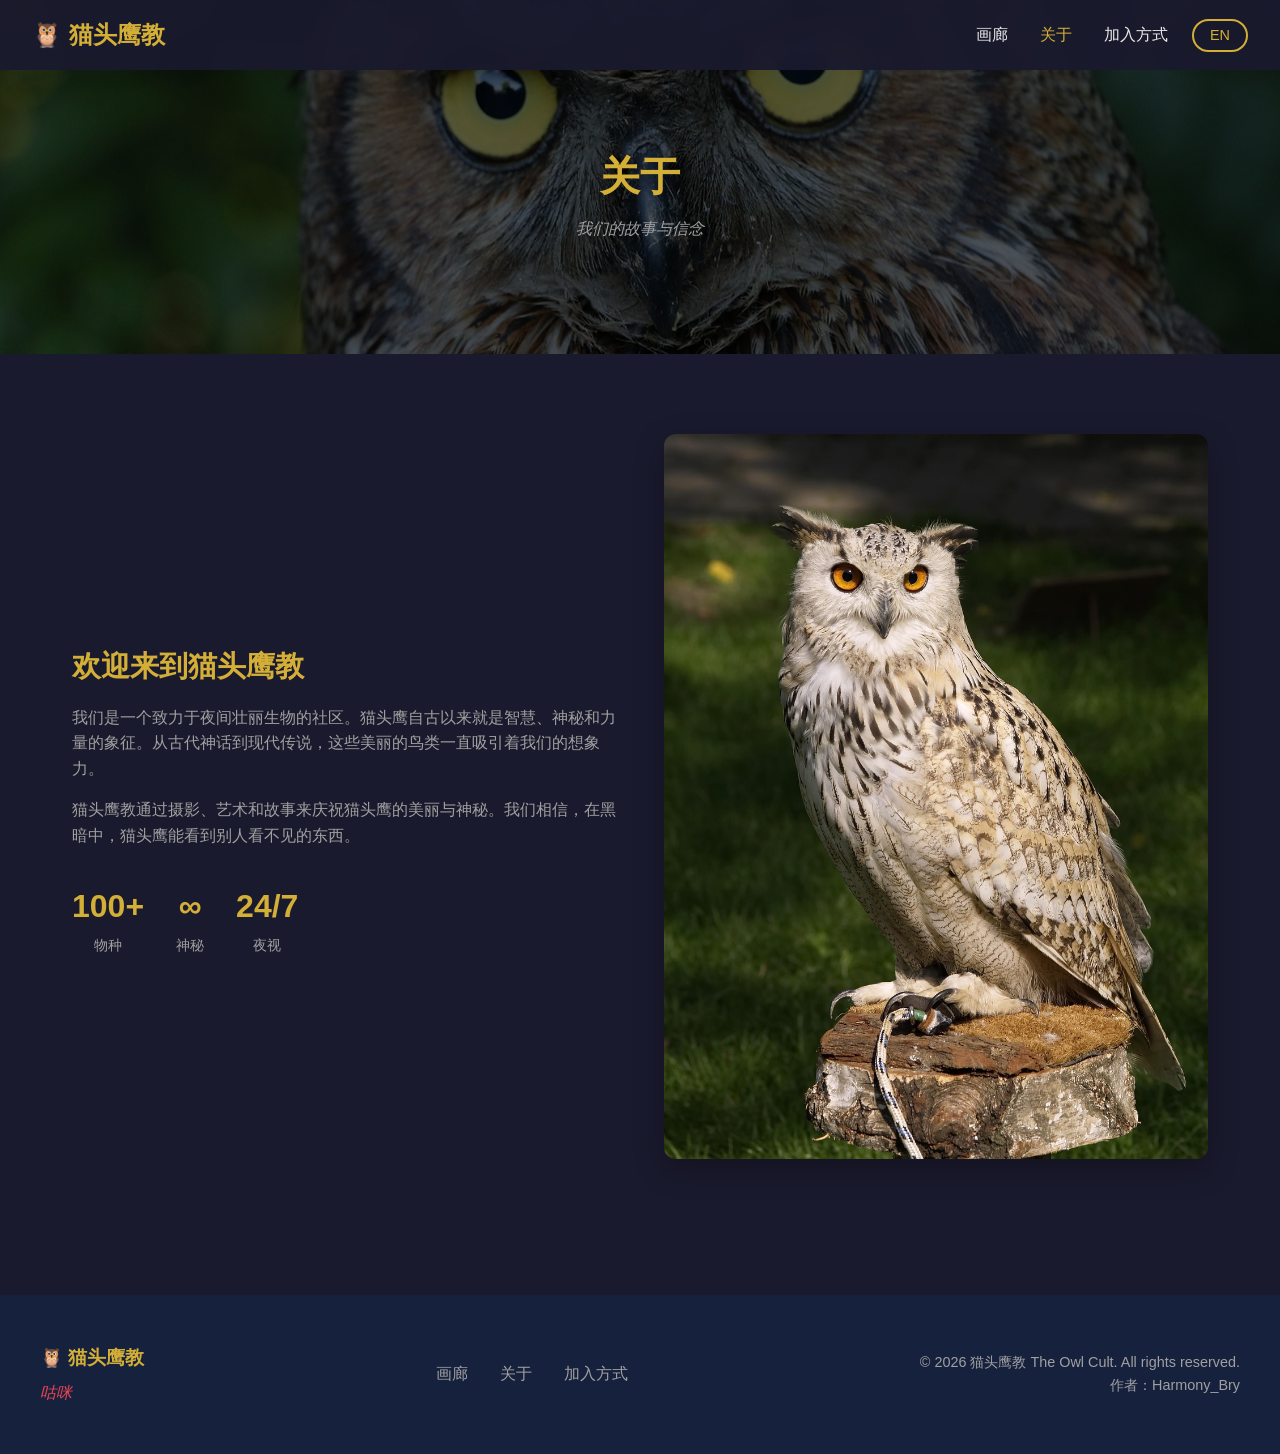
==== about.html @ b5c26ed2 "Add files via upload" ====
<!DOCTYPE html>
<html lang="zh">
<head>
    <meta charset="UTF-8">
    <meta name="viewport" content="width=device-width, initial-scale=1.0">
    <title>关于 - 猫头鹰教 The Owl Cult</title>
    <link rel="stylesheet" href="style.css">
    <link rel="preconnect" href="https://fonts.googleapis.com">
    <link rel="preconnect" href="https://fonts.gstatic.com" crossorigin>
    <link href="https://fonts.googleapis.com/css2?family=Noto+Sans+SC:wght@400;700&family=Playfair+Display:wght@400;700&display=swap" rel="stylesheet">
</head>
<body>
    <nav class="navbar">
        <a class="nav-brand" href="index.html">🦉 <span data-zh="猫头鹰教" data-en="The Owl Cult">猫头鹰教</span></a>
        <div class="nav-right">
            <ul class="nav-links">
                <li><a href="gallery.html" data-zh="画廊" data-en="Gallery">画廊</a></li>
                <li><a href="about.html" class="active" data-zh="关于" data-en="About">关于</a></li>
                <li><a href="join.html" data-zh="加入方式" data-en="Join Us">加入方式</a></li>
            </ul>
            <button class="nav-lang" onclick="toggleLanguage()">EN</button>
        </div>
    </nav>

    <main class="page-main">
        <header class="page-banner banner-about">
            <h1 class="section-title" data-zh="关于" data-en="About">关于</h1>
            <p class="section-desc" data-zh="我们的故事与信念" data-en="Our story and beliefs">我们的故事与信念</p>
        </header>

        <section class="about-section">
            <div class="about-content">
                <div class="about-text">
                    <h3 data-zh="欢迎来到猫头鹰教" data-en="Welcome to the Owl Cult">欢迎来到猫头鹰教</h3>
                    <p data-zh="我们是一个致力于夜间壮丽生物的社区。猫头鹰自古以来就是智慧、神秘和力量的象征。从古代神话到现代传说，这些美丽的鸟类一直吸引着我们的想象力。" data-en="We are a community dedicated to the majestic creatures of the night. Owls have been symbols of wisdom, mystery, and power throughout human history. From ancient myths to modern folklore, these magnificent birds have captivated our imagination.">我们是一个致力于夜间壮丽生物的社区。猫头鹰自古以来就是智慧、神秘和力量的象征。从古代神话到现代传说，这些美丽的鸟类一直吸引着我们的想象力。</p>
                    <p data-zh="猫头鹰教通过摄影、艺术和故事来庆祝猫头鹰的美丽与神秘。我们相信，在黑暗中，猫头鹰能看到别人看不见的东西。" data-en="The Owl Cult celebrates the beauty and mystery of owls through photography, art, and storytelling. We believe that in the darkness, owls see what others cannot.">猫头鹰教通过摄影、艺术和故事来庆祝猫头鹰的美丽与神秘。我们相信，在黑暗中，猫头鹰能看到别人看不见的东西。</p>
                    <div class="about-stats">
                        <div class="stat">
                            <span class="stat-number">100+</span>
                            <span class="stat-label" data-zh="物种" data-en="Species">物种</span>
                        </div>
                        <div class="stat">
                            <span class="stat-number">∞</span>
                            <span class="stat-label" data-zh="神秘" data-en="Mysteries">神秘</span>
                        </div>
                        <div class="stat">
                            <span class="stat-number">24/7</span>
                            <span class="stat-label" data-zh="夜视" data-en="Night Vision">夜视</span>
                        </div>
                    </div>
                </div>
                <div class="about-image">
                    <img src="images/owl1.jpg" alt="Owl in Moonlight">
                </div>
            </div>
        </section>
    </main>

    <footer class="footer">
        <div class="footer-content">
            <div class="footer-brand">
                <h3>🦉 <span data-zh="猫头鹰教" data-en="The Owl Cult">猫头鹰教</span></h3>
                <p class="footer-slogan" data-zh="咕咪" data-en="Gu Mi">咕咪</p>
            </div>
            <div class="footer-links">
                <a href="gallery.html" data-zh="画廊" data-en="Gallery">画廊</a>
                <a href="about.html" data-zh="关于" data-en="About">关于</a>
                <a href="join.html" data-zh="加入方式" data-en="Join Us">加入方式</a>
            </div>
            <div class="footer-info">
                <p>&copy; 2026 猫头鹰教 The Owl Cult. All rights reserved.</p>
                <p data-zh="作者：Harmony_Bry" data-en="Author: Harmony_Bry">作者：Harmony_Bry</p>
            </div>
        </div>
    </footer>

    <script src="script.js"></script>
</body>
</html>
---- style.css ----
/* ===== Reset & Base ===== */
* {
    margin: 0;
    padding: 0;
    box-sizing: border-box;
}

:root {
    --primary: #1a1a2e;
    --secondary: #16213e;
    --accent: #e94552;
    --text: #eaeaea;
    --text-muted: #a0a0a0;
    --gold: #d4af37;
}

body {
    font-family: 'Segoe UI', 'Microsoft YaHei', sans-serif;
    background: var(--primary);
    color: var(--text);
    line-height: 1.6;
    overflow-x: hidden;
}

/* ===== Hero Section ===== */
.hero {
    position: relative;
    height: 100vh;
    background: url('images/owl1.jpg') center/cover no-repeat;
    display: flex;
    align-items: center;
    justify-content: center;
    text-align: center;
}

.hero-overlay {
    position: absolute;
    top: 0;
    left: 0;
    width: 100%;
    height: 100%;
    background: rgba(0, 0, 0, 0.6);
}

.hero-content {
    position: relative;
    z-index: 1;
    animation: fadeInUp 1.5s ease-out;
}

.title {
    font-size: 5rem;
    font-weight: 700;
    color: var(--gold);
    text-shadow: 0 0 30px rgba(212, 175, 55, 0.5);
    margin-bottom: 0.5rem;
}

.subtitle {
    font-size: 2.5rem;
    font-weight: 400;
    color: var(--text);
    margin-bottom: 1rem;
    letter-spacing: 4px;
}

.slogan {
    font-size: 1.8rem;
    color: var(--accent);
    font-style: italic;
    margin-bottom: 0.5rem;
}

.tagline {
    font-size: 1.2rem;
    color: var(--text-muted);
    font-style: italic;
}

.lang-switch {
    margin-top: 2rem;
    padding: 0.8rem 1.5rem;
    background: transparent;
    border: 2px solid var(--gold);
    color: var(--gold);
    font-size: 1rem;
    cursor: pointer;
    border-radius: 25px;
    transition: all 0.3s;
}

.lang-switch:hover {
    background: var(--gold);
    color: var(--primary);
}

/* ===== Navbar ===== */
.navbar {
    position: fixed;
    top: 0;
    width: 100%;
    padding: 1rem 2rem;
    display: flex;
    justify-content: space-between;
    align-items: center;
    background: rgba(26, 26, 46, 0.95);
    z-index: 100;
    backdrop-filter: blur(10px);
}

.nav-brand {
    font-size: 1.5rem;
    font-weight: 700;
    color: var(--gold);
}

.nav-links {
    display: flex;
    list-style: none;
    gap: 2rem;
}

.nav-links a {
    color: var(--text);
    text-decoration: none;
    font-weight: 500;
    transition: color 0.3s;
}

.nav-links a:hover {
    color: var(--gold);
}

/* ===== Sections ===== */
section {
    padding: 5rem 2rem;
    max-width: 1200px;
    margin: 0 auto;
}

.section-title {
    font-size: 2.5rem;
    color: var(--gold);
    text-align: center;
    margin-bottom: 0.5rem;
}

.section-desc {
    text-align: center;
    color: var(--text-muted);
    margin-bottom: 3rem;
    font-style: italic;
}

/* ===== Gallery ===== */
.gallery-grid {
    display: grid;
    grid-template-columns: repeat(auto-fit, minmax(300px, 1fr));
    gap: 1.5rem;
}

.gallery-item {
    position: relative;
    overflow: hidden;
    border-radius: 12px;
    aspect-ratio: 3/2;
}

.gallery-item img {
    width: 100%;
    height: 100%;
    object-fit: cover;
    transition: transform 0.5s ease;
}

.gallery-item:hover img {
    transform: scale(1.1);
}

.gallery-caption {
    position: absolute;
    bottom: 0;
    left: 0;
    right: 0;
    padding: 1rem;
    background: linear-gradient(transparent, rgba(0,0,0,0.8));
    color: var(--gold);
    font-weight: 600;
    font-size: 1.1rem;
    opacity: 0;
    transition: opacity 0.3s;
}

.gallery-item:hover .gallery-caption {
    opacity: 1;
}

/* ===== About ===== */
.about-content {
    display: grid;
    grid-template-columns: 1fr 1fr;
    gap: 3rem;
    align-items: center;
}

.about-text h3 {
    font-size: 1.8rem;
    color: var(--gold);
    margin-bottom: 1rem;
}

.about-text p {
    margin-bottom: 1rem;
    color: var(--text-muted);
}

.about-stats {
    display: flex;
    gap: 2rem;
    margin-top: 2rem;
}

.stat {
    text-align: center;
}

.stat-number {
    display: block;
    font-size: 2rem;
    font-weight: 700;
    color: var(--gold);
}

.stat-label {
    font-size: 0.9rem;
    color: var(--text-muted);
}

.about-image img {
    width: 100%;
    border-radius: 12px;
    box-shadow: 0 10px 30px rgba(0,0,0,0.3);
}

/* ===== Featured Gallery & Secondary Menu ===== */
.gallery-featured {
    max-width: 900px;
    margin: 0 auto;
}

.gallery-featured .gallery-item {
    aspect-ratio: 16/9;
}

.submenu {
    max-width: 900px;
    margin: 2rem auto 0;
}

.submenu-toggle {
    width: 100%;
    display: flex;
    justify-content: space-between;
    align-items: center;
    padding: 1rem 1.5rem;
    background: var(--secondary);
    border: 2px solid var(--gold);
    border-radius: 10px;
    color: var(--gold);
    font-size: 1.1rem;
    font-weight: 600;
    cursor: pointer;
    transition: background 0.3s, color 0.3s;
}

.submenu-toggle:hover {
    background: var(--gold);
    color: var(--primary);
}

.submenu-arrow {
    font-size: 0.8rem;
    transition: transform 0.3s;
}

.submenu-content {
    max-height: 0;
    overflow: hidden;
    transition: max-height 0.5s ease;
}

.submenu-content.open {
    max-height: 3000px;
    margin-top: 1.5rem;
}

/* ===== Join Info ===== */
.join-info {
    max-width: 600px;
    margin: 0 auto;
    display: grid;
    gap: 1.5rem;
}

.join-item {
    display: flex;
    justify-content: space-between;
    align-items: center;
    flex-wrap: wrap;
    gap: 0.5rem;
    padding: 1.5rem 2rem;
    background: var(--secondary);
    border-radius: 12px;
    border-left: 4px solid var(--gold);
}

.join-label {
    color: var(--gold);
    font-weight: 600;
    font-size: 1.1rem;
}

.join-value {
    color: var(--text);
    font-family: 'Courier New', monospace;
    font-size: 1.1rem;
}

/* ===== Footer ===== */
.footer {
    background: var(--secondary);
    padding: 3rem 2rem;
    margin-top: 3rem;
}

.footer-content {
    max-width: 1200px;
    margin: 0 auto;
    display: flex;
    justify-content: space-between;
    align-items: center;
    flex-wrap: wrap;
    gap: 2rem;
}

.footer-brand h3 {
    color: var(--gold);
    margin-bottom: 0.5rem;
}

.footer-slogan {
    color: var(--accent);
    font-style: italic;
}

.footer-links {
    display: flex;
    gap: 2rem;
}

.footer-links a {
    color: var(--text-muted);
    text-decoration: none;
    transition: color 0.3s;
}

.footer-links a:hover {
    color: var(--gold);
}

.footer-info {
    text-align: right;
    color: var(--text-muted);
    font-size: 0.9rem;
}

/* ===== Animations ===== */
@keyframes fadeInUp {
    from {
        opacity: 0;
        transform: translateY(30px);
    }
    to {
        opacity: 1;
        transform: translateY(0);
    }
}

/* ===== Multi-page navigation ===== */
.nav-brand {
    text-decoration: none;
}

.nav-right {
    display: flex;
    align-items: center;
    gap: 1.5rem;
}

.nav-links a.active {
    color: var(--gold);
}

.nav-lang {
    padding: 0.4rem 1rem;
    background: transparent;
    border: 2px solid var(--gold);
    color: var(--gold);
    font-size: 0.9rem;
    cursor: pointer;
    border-radius: 20px;
    transition: all 0.3s;
}

.nav-lang:hover {
    background: var(--gold);
    color: var(--primary);
}

/* ===== Sub-page banner ===== */
.page-banner {
    position: relative;
    padding: 9rem 2rem 4rem;
    text-align: center;
    background-color: var(--secondary);
    background-position: center;
    background-size: cover;
    background-repeat: no-repeat;
}

.page-banner::before {
    content: '';
    position: absolute;
    top: 0;
    left: 0;
    width: 100%;
    height: 100%;
    background: rgba(0, 0, 0, 0.65);
}

.page-banner > * {
    position: relative;
    z-index: 1;
}

.banner-gallery {
    background-image: url('images/owl2.jpg');
}

.banner-about {
    background-image: url('images/owl3.jpg');
}

.banner-join {
    background-image: url('images/owl4.jpg');
}

/* ===== Home: featured & explore ===== */
.featured-section .gallery-featured {
    margin-bottom: 2.5rem;
}

.featured-actions {
    text-align: center;
}

.btn-outline {
    display: inline-block;
    padding: 0.8rem 2rem;
    border: 2px solid var(--gold);
    border-radius: 25px;
    color: var(--gold);
    text-decoration: none;
    font-weight: 600;
    transition: all 0.3s;
}

.btn-outline:hover {
    background: var(--gold);
    color: var(--primary);
}

.explore-grid {
    display: grid;
    grid-template-columns: repeat(auto-fit, minmax(220px, 1fr));
    gap: 1.5rem;
    max-width: 900px;
    margin: 0 auto;
}

.explore-card {
    display: block;
    padding: 2rem 1.5rem;
    background: var(--secondary);
    border-radius: 12px;
    border-top: 3px solid var(--gold);
    text-decoration: none;
    text-align: center;
    transition: transform 0.3s, box-shadow 0.3s;
}

.explore-card:hover {
    transform: translateY(-6px);
    box-shadow: 0 12px 30px rgba(0, 0, 0, 0.4);
}

.explore-card h3 {
    color: var(--gold);
    font-size: 1.3rem;
    margin-bottom: 0.5rem;
}

.explore-card p {
    color: var(--text-muted);
    font-size: 0.95rem;
}

/* ===== Responsive ===== */
@media (max-width: 768px) {
    .title {
        font-size: 3rem;
    }
    .subtitle {
        font-size: 1.5rem;
    }
    .navbar {
        padding: 0.8rem 1rem;
    }
    .nav-right {
        gap: 0.8rem;
    }
    .nav-links {
        gap: 1rem;
    }
    .about-content {
        grid-template-columns: 1fr;
    }
    .footer-content {
        flex-direction: column;
        text-align: center;
    }
    .footer-info {
        text-align: center;
    }
}
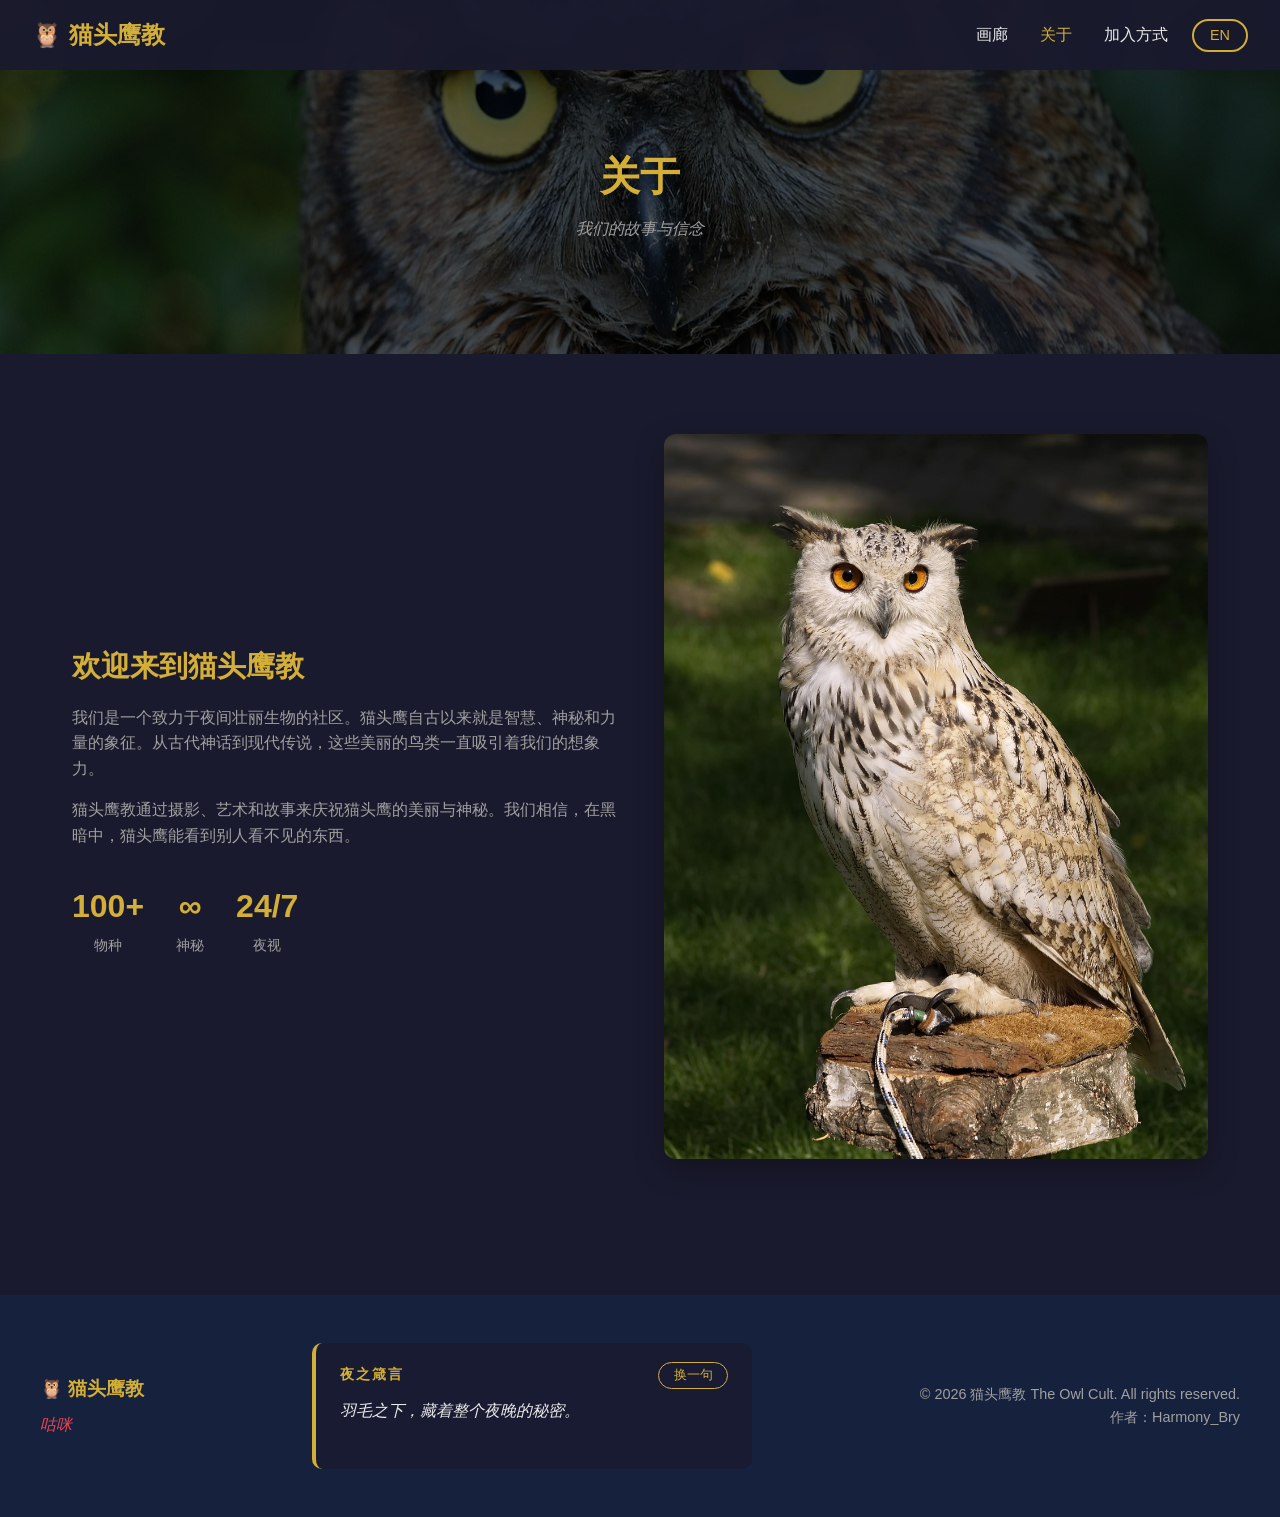
==== commit 3a20bd17: "Add files via upload" ====
--- a/about.html
+++ b/about.html
@@ -62,10 +62,12 @@
                 <h3>🦉 <span data-zh="猫头鹰教" data-en="The Owl Cult">猫头鹰教</span></h3>
                 <p class="footer-slogan" data-zh="咕咪" data-en="Gu Mi">咕咪</p>
             </div>
-            <div class="footer-links">
-                <a href="gallery.html" data-zh="画廊" data-en="Gallery">画廊</a>
-                <a href="about.html" data-zh="关于" data-en="About">关于</a>
-                <a href="join.html" data-zh="加入方式" data-en="Join Us">加入方式</a>
+            <div class="footer-proverb">
+                <div class="proverb-head">
+                    <span class="proverb-label" data-zh="夜之箴言" data-en="Proverb of the Night">夜之箴言</span>
+                    <button class="proverb-btn" onclick="nextProverb()" data-zh="换一句" data-en="Another">换一句</button>
+                </div>
+                <p class="proverb-text" id="proverbText">在黑暗中，我们看得更清楚。</p>
             </div>
             <div class="footer-info">
                 <p>&copy; 2026 猫头鹰教 The Owl Cult. All rights reserved.</p>
--- a/style.css
+++ b/style.css
@@ -351,21 +351,6 @@
 .footer-slogan {
     color: var(--accent);
     font-style: italic;
-}
-
-.footer-links {
-    display: flex;
-    gap: 2rem;
-}
-
-.footer-links a {
-    color: var(--text-muted);
-    text-decoration: none;
-    transition: color 0.3s;
-}
-
-.footer-links a:hover {
-    color: var(--gold);
 }
 
 .footer-info {
@@ -515,6 +500,62 @@
     font-size: 0.95rem;
 }
 
+/* ===== Footer: Proverb of the Night ===== */
+.footer-proverb {
+    flex: 1 1 320px;
+    max-width: 440px;
+    padding: 1.2rem 1.5rem;
+    background: rgba(26, 26, 46, 0.75);
+    border-left: 4px solid var(--gold);
+    border-radius: 10px;
+}
+
+.proverb-head {
+    display: flex;
+    align-items: center;
+    justify-content: space-between;
+    gap: 1rem;
+    margin-bottom: 0.6rem;
+}
+
+.proverb-label {
+    color: var(--gold);
+    font-size: 0.85rem;
+    font-weight: 700;
+    letter-spacing: 2px;
+    white-space: nowrap;
+}
+
+.proverb-btn {
+    padding: 0.25rem 0.9rem;
+    background: transparent;
+    border: 1px solid var(--gold);
+    border-radius: 15px;
+    color: var(--gold);
+    font-size: 0.8rem;
+    cursor: pointer;
+    white-space: nowrap;
+    transition: all 0.3s;
+}
+
+.proverb-btn:hover {
+    background: var(--gold);
+    color: var(--primary);
+}
+
+.proverb-text {
+    color: var(--text);
+    font-style: italic;
+    line-height: 1.6;
+    min-height: 3.2em;
+    opacity: 1;
+    transition: opacity 0.25s ease;
+}
+
+.proverb-text.fade {
+    opacity: 0;
+}
+
 /* ===== Responsive ===== */
 @media (max-width: 768px) {
     .title {
@@ -542,4 +583,9 @@
     .footer-info {
         text-align: center;
     }
-}
+    .footer-proverb {
+        max-width: 100%;
+        width: 100%;
+        text-align: left;
+    }
+}
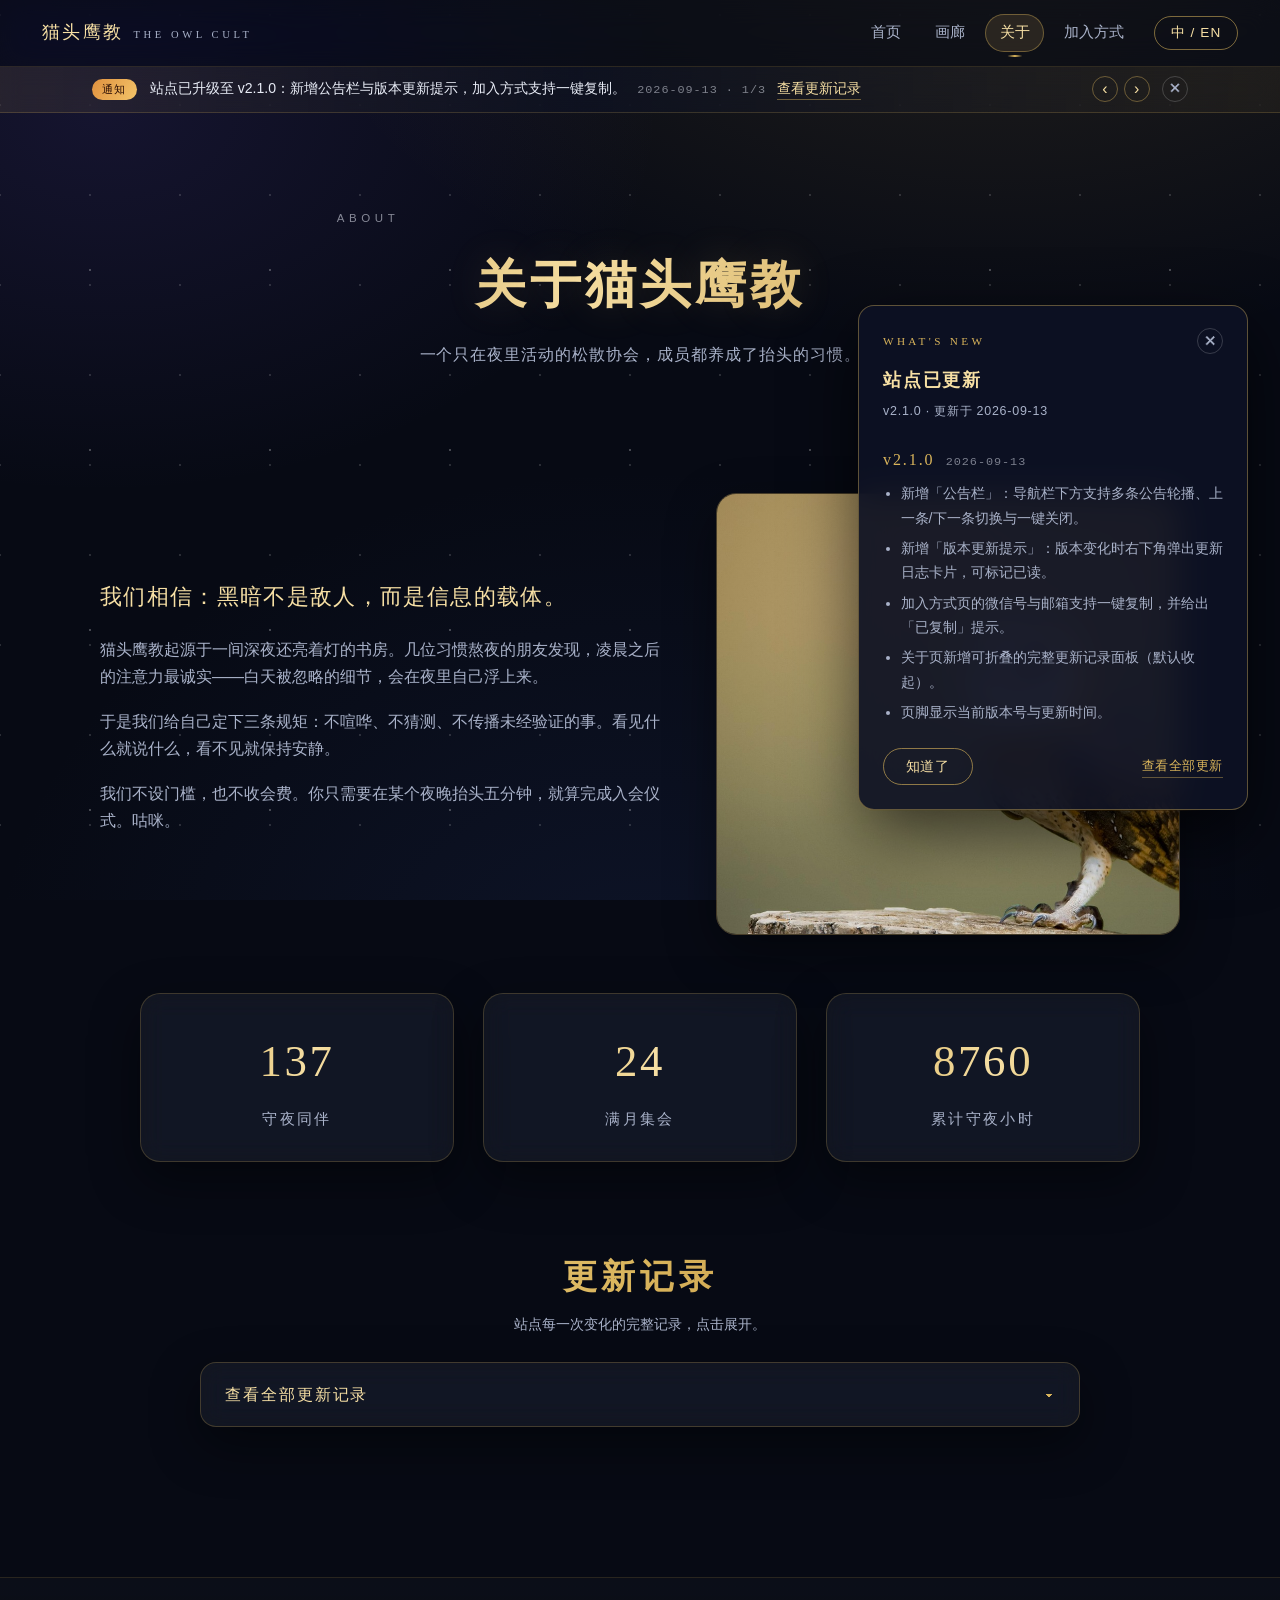
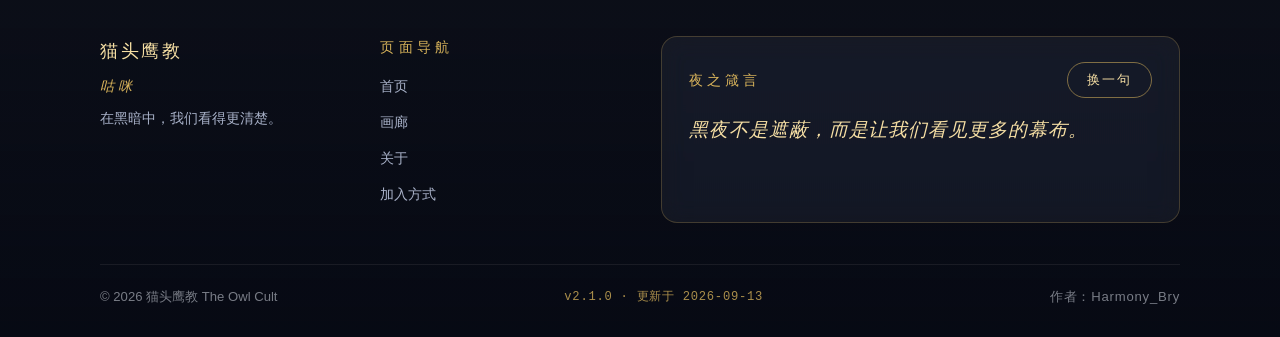
==== commit 7dc095d0: "Add files via upload" ====
--- a/about.html
+++ b/about.html
@@ -1,81 +1,122 @@
 <!DOCTYPE html>
-<html lang="zh">
+<html lang="zh-CN">
 <head>
-    <meta charset="UTF-8">
-    <meta name="viewport" content="width=device-width, initial-scale=1.0">
-    <title>关于 - 猫头鹰教 The Owl Cult</title>
-    <link rel="stylesheet" href="style.css">
-    <link rel="preconnect" href="https://fonts.googleapis.com">
-    <link rel="preconnect" href="https://fonts.gstatic.com" crossorigin>
-    <link href="https://fonts.googleapis.com/css2?family=Noto+Sans+SC:wght@400;700&family=Playfair+Display:wght@400;700&display=swap" rel="stylesheet">
+<meta charset="UTF-8">
+<meta name="viewport" content="width=device-width, initial-scale=1">
+<meta name="description" content="关于猫头鹰教 —— 我们相信什么、如何守夜，以及这个协会从哪里来。">
+<meta name="theme-color" content="#070a14">
+<title>关于 · 猫头鹰教</title>
+<link rel="stylesheet" href="style.css">
 </head>
-<body>
-    <nav class="navbar">
-        <a class="nav-brand" href="index.html">🦉 <span data-zh="猫头鹰教" data-en="The Owl Cult">猫头鹰教</span></a>
-        <div class="nav-right">
-            <ul class="nav-links">
-                <li><a href="gallery.html" data-zh="画廊" data-en="Gallery">画廊</a></li>
-                <li><a href="about.html" class="active" data-zh="关于" data-en="About">关于</a></li>
-                <li><a href="join.html" data-zh="加入方式" data-en="Join Us">加入方式</a></li>
-            </ul>
-            <button class="nav-lang" onclick="toggleLanguage()">EN</button>
-        </div>
-    </nav>
+<body data-page="about" data-title-zh="关于 · 猫头鹰教" data-title-en="About · The Owl Cult">
 
-    <main class="page-main">
-        <header class="page-banner banner-about">
-            <h1 class="section-title" data-zh="关于" data-en="About">关于</h1>
-            <p class="section-desc" data-zh="我们的故事与信念" data-en="Our story and beliefs">我们的故事与信念</p>
-        </header>
+<div class="scroll-progress" aria-hidden="true"></div>
 
-        <section class="about-section">
-            <div class="about-content">
-                <div class="about-text">
-                    <h3 data-zh="欢迎来到猫头鹰教" data-en="Welcome to the Owl Cult">欢迎来到猫头鹰教</h3>
-                    <p data-zh="我们是一个致力于夜间壮丽生物的社区。猫头鹰自古以来就是智慧、神秘和力量的象征。从古代神话到现代传说，这些美丽的鸟类一直吸引着我们的想象力。" data-en="We are a community dedicated to the majestic creatures of the night. Owls have been symbols of wisdom, mystery, and power throughout human history. From ancient myths to modern folklore, these magnificent birds have captivated our imagination.">我们是一个致力于夜间壮丽生物的社区。猫头鹰自古以来就是智慧、神秘和力量的象征。从古代神话到现代传说，这些美丽的鸟类一直吸引着我们的想象力。</p>
-                    <p data-zh="猫头鹰教通过摄影、艺术和故事来庆祝猫头鹰的美丽与神秘。我们相信，在黑暗中，猫头鹰能看到别人看不见的东西。" data-en="The Owl Cult celebrates the beauty and mystery of owls through photography, art, and storytelling. We believe that in the darkness, owls see what others cannot.">猫头鹰教通过摄影、艺术和故事来庆祝猫头鹰的美丽与神秘。我们相信，在黑暗中，猫头鹰能看到别人看不见的东西。</p>
-                    <div class="about-stats">
-                        <div class="stat">
-                            <span class="stat-number">100+</span>
-                            <span class="stat-label" data-zh="物种" data-en="Species">物种</span>
-                        </div>
-                        <div class="stat">
-                            <span class="stat-number">∞</span>
-                            <span class="stat-label" data-zh="神秘" data-en="Mysteries">神秘</span>
-                        </div>
-                        <div class="stat">
-                            <span class="stat-number">24/7</span>
-                            <span class="stat-label" data-zh="夜视" data-en="Night Vision">夜视</span>
-                        </div>
-                    </div>
-                </div>
-                <div class="about-image">
-                    <img src="images/owl1.jpg" alt="Owl in Moonlight">
-                </div>
-            </div>
-        </section>
-    </main>
+<header class="nav" id="siteNav">
+  <a class="nav-brand" href="index.html">
+    <span class="zh">猫头鹰教</span>
+    <span class="en">The Owl Cult</span>
+  </a>
+  <button class="nav-toggle" type="button" aria-label="菜单" aria-expanded="false" aria-controls="navMenu">
+    <span></span><span></span><span></span>
+  </button>
+  <nav class="nav-menu" id="navMenu">
+    <a href="index.html" data-nav="index" data-zh="首页" data-en="Home">首页</a>
+    <a href="gallery.html" data-nav="gallery" data-zh="画廊" data-en="Gallery">画廊</a>
+    <a href="about.html" data-nav="about" data-zh="关于" data-en="About">关于</a>
+    <a href="join.html" data-nav="join" data-zh="加入方式" data-en="Join">加入方式</a>
+    <button class="lang-switch" type="button" onclick="toggleLanguage()" data-lang-label>中 / EN</button>
+  </nav>
+</header>
 
-    <footer class="footer">
-        <div class="footer-content">
-            <div class="footer-brand">
-                <h3>🦉 <span data-zh="猫头鹰教" data-en="The Owl Cult">猫头鹰教</span></h3>
-                <p class="footer-slogan" data-zh="咕咪" data-en="Gu Mi">咕咪</p>
-            </div>
-            <div class="footer-proverb">
-                <div class="proverb-head">
-                    <span class="proverb-label" data-zh="夜之箴言" data-en="Proverb of the Night">夜之箴言</span>
-                    <button class="proverb-btn" onclick="nextProverb()" data-zh="换一句" data-en="Another">换一句</button>
-                </div>
-                <p class="proverb-text" id="proverbText">在黑暗中，我们看得更清楚。</p>
-            </div>
-            <div class="footer-info">
-                <p>&copy; 2026 猫头鹰教 The Owl Cult. All rights reserved.</p>
-                <p data-zh="作者：Harmony_Bry" data-en="Author: Harmony_Bry">作者：Harmony_Bry</p>
-            </div>
-        </div>
-    </footer>
+<section class="page-hero">
+  <p class="eyebrow" data-zh="About" data-en="About">About</p>
+  <h1 data-zh="关于猫头鹰教" data-en="About The Owl Cult">关于猫头鹰教</h1>
+  <p data-zh="一个只在夜里活动的松散协会，成员都养成了抬头的习惯。" data-en="A loose society that lives by night; every member has learned to look up.">一个只在夜里活动的松散协会，成员都养成了抬头的习惯。</p>
+</section>
 
-    <script src="script.js"></script>
+<section class="section">
+  <div class="about-grid">
+    <div class="about-text reveal">
+      <p class="lede" data-zh="我们相信：黑暗不是敌人，而是信息的载体。" data-en="We believe darkness is not an enemy, but a carrier of information.">我们相信：黑暗不是敌人，而是信息的载体。</p>
+      <p data-zh="猫头鹰教起源于一间深夜还亮着灯的书房。几位习惯熬夜的朋友发现，凌晨之后的注意力最诚实——白天被忽略的细节，会在夜里自己浮上来。" data-en="The Owl Cult began in a study that kept its lamp burning late. A few friends who stayed up found that attention is most honest after midnight: details ignored by day surface on their own at night.">猫头鹰教起源于一间深夜还亮着灯的书房。几位习惯熬夜的朋友发现，凌晨之后的注意力最诚实——白天被忽略的细节，会在夜里自己浮上来。</p>
+      <p data-zh="于是我们给自己定下三条规矩：不喧哗、不猜测、不传播未经验证的事。看见什么就说什么，看不见就保持安静。" data-en="So we set three rules for ourselves: no clamor, no guessing, no spreading the unverified. Say what you saw; stay silent about what you did not.">于是我们给自己定下三条规矩：不喧哗、不猜测、不传播未经验证的事。看见什么就说什么，看不见就保持安静。</p>
+      <p data-zh="我们不设门槛，也不收会费。你只需要在某个夜晚抬头五分钟，就算完成入会仪式。咕咪。" data-en="There is no threshold and no fee. Simply look up for five minutes on some night — that completes the initiation. Gu Mi.">我们不设门槛，也不收会费。你只需要在某个夜晚抬头五分钟，就算完成入会仪式。咕咪。</p>
+    </div>
+
+    <div class="about-media reveal" data-delay="140" data-lightbox data-caption-zh="协会的守夜同伴" data-caption-en="A night watcher of the society">
+      <img src="images/owl4.jpg" alt="协会的守夜同伴" data-alt-zh="协会的守夜同伴" data-alt-en="A night watcher of the society" loading="lazy" decoding="async" width="1000" height="800">
+    </div>
+  </div>
+
+  <div class="stats">
+    <div class="card stat reveal">
+      <span class="stat-num">137</span>
+      <span class="stat-label" data-zh="守夜同伴" data-en="Night watchers">守夜同伴</span>
+    </div>
+    <div class="card stat reveal" data-delay="120">
+      <span class="stat-num">24</span>
+      <span class="stat-label" data-zh="满月集会" data-en="Full-moon gatherings">满月集会</span>
+    </div>
+    <div class="card stat reveal" data-delay="240">
+      <span class="stat-num">8760</span>
+      <span class="stat-label" data-zh="累计守夜小时" data-en="Cumulative hours on watch">累计守夜小时</span>
+    </div>
+  </div>
+</section>
+
+<section class="section changelog-section" id="changelogSection">
+  <div class="cl-title-block reveal">
+    <h2 class="cl-title" data-zh="更新记录" data-en="Changelog">更新记录</h2>
+    <p class="cl-subtitle" data-zh="站点每一次变化的完整记录，点击展开。" data-en="The complete record of every change to this site — click to expand.">站点每一次变化的完整记录，点击展开。</p>
+  </div>
+
+  <!-- 可折叠的完整更新记录（默认收起），内容由 script.js 依据 data.js 渲染 -->
+  <details class="changelog-panel" id="changelog">
+    <summary class="cl-summary">
+      <span data-zh="查看全部更新记录" data-en="View full changelog">查看全部更新记录</span>
+      <span class="cl-arrow" aria-hidden="true">&#9662;</span>
+    </summary>
+    <div class="cl-body" id="changelogList"></div>
+  </details>
+</section>
+
+<footer class="footer">
+  <div class="footer-grid">
+    <div class="footer-brand">
+      <span class="brand-name">猫头鹰教</span>
+      <p class="foot-slogan" data-zh="咕咪" data-en="Gu Mi">咕咪</p>
+      <p data-zh="在黑暗中，我们看得更清楚。" data-en="In the darkness, we see clearly.">在黑暗中，我们看得更清楚。</p>
+    </div>
+
+    <div>
+      <h4 data-zh="页面导航" data-en="Navigation">页面导航</h4>
+      <ul class="footer-links">
+        <li><a href="index.html" data-zh="首页" data-en="Home">首页</a></li>
+        <li><a href="gallery.html" data-zh="画廊" data-en="Gallery">画廊</a></li>
+        <li><a href="about.html" data-zh="关于" data-en="About">关于</a></li>
+        <li><a href="join.html" data-zh="加入方式" data-en="Join">加入方式</a></li>
+      </ul>
+    </div>
+
+    <div class="proverb-box">
+      <div class="proverb-head">
+        <h4 data-zh="夜之箴言" data-en="Night Proverb">夜之箴言</h4>
+        <button class="proverb-btn" type="button" onclick="nextProverb()" data-zh="换一句" data-en="Another">换一句</button>
+      </div>
+      <p class="proverb-text" id="proverbText">黑夜不是遮蔽，而是让我们看见更多的幕布。</p>
+    </div>
+  </div>
+
+  <div class="footer-bottom">
+    <span data-zh="© 2026 猫头鹰教 The Owl Cult" data-en="© 2026 The Owl Cult">© 2026 猫头鹰教 The Owl Cult</span>
+    <span class="author" data-zh="作者：Harmony_Bry" data-en="Author: Harmony_Bry">作者：Harmony_Bry</span>
+  </div>
+</footer>
+
+<button class="to-top" type="button" aria-label="回到顶部" data-aria-zh="回到顶部" data-aria-en="Back to top">↑</button>
+
+<script src="data.js"></script>
+<script src="script.js"></script>
 </body>
 </html>
--- a/style.css
+++ b/style.css
@@ -1,591 +1,1327 @@
-/* ===== Reset & Base ===== */
-* {
-    margin: 0;
-    padding: 0;
-    box-sizing: border-box;
-}
-
-:root {
-    --primary: #1a1a2e;
-    --secondary: #16213e;
-    --accent: #e94552;
-    --text: #eaeaea;
-    --text-muted: #a0a0a0;
-    --gold: #d4af37;
-}
-
-body {
-    font-family: 'Segoe UI', 'Microsoft YaHei', sans-serif;
-    background: var(--primary);
-    color: var(--text);
-    line-height: 1.6;
-    overflow-x: hidden;
-}
-
-/* ===== Hero Section ===== */
-.hero {
-    position: relative;
-    height: 100vh;
-    background: url('images/owl1.jpg') center/cover no-repeat;
-    display: flex;
-    align-items: center;
-    justify-content: center;
-    text-align: center;
-}
-
-.hero-overlay {
-    position: absolute;
-    top: 0;
-    left: 0;
-    width: 100%;
-    height: 100%;
-    background: rgba(0, 0, 0, 0.6);
-}
-
-.hero-content {
-    position: relative;
-    z-index: 1;
-    animation: fadeInUp 1.5s ease-out;
-}
-
-.title {
-    font-size: 5rem;
-    font-weight: 700;
-    color: var(--gold);
-    text-shadow: 0 0 30px rgba(212, 175, 55, 0.5);
-    margin-bottom: 0.5rem;
-}
-
-.subtitle {
-    font-size: 2.5rem;
-    font-weight: 400;
-    color: var(--text);
-    margin-bottom: 1rem;
-    letter-spacing: 4px;
-}
-
-.slogan {
-    font-size: 1.8rem;
-    color: var(--accent);
-    font-style: italic;
-    margin-bottom: 0.5rem;
-}
-
-.tagline {
-    font-size: 1.2rem;
-    color: var(--text-muted);
-    font-style: italic;
-}
-
-.lang-switch {
-    margin-top: 2rem;
-    padding: 0.8rem 1.5rem;
-    background: transparent;
-    border: 2px solid var(--gold);
-    color: var(--gold);
-    font-size: 1rem;
-    cursor: pointer;
-    border-radius: 25px;
-    transition: all 0.3s;
-}
-
-.lang-switch:hover {
-    background: var(--gold);
-    color: var(--primary);
-}
-
-/* ===== Navbar ===== */
-.navbar {
-    position: fixed;
-    top: 0;
-    width: 100%;
-    padding: 1rem 2rem;
-    display: flex;
-    justify-content: space-between;
-    align-items: center;
-    background: rgba(26, 26, 46, 0.95);
-    z-index: 100;
-    backdrop-filter: blur(10px);
-}
-
-.nav-brand {
-    font-size: 1.5rem;
-    font-weight: 700;
-    color: var(--gold);
-}
-
-.nav-links {
-    display: flex;
-    list-style: none;
-    gap: 2rem;
-}
-
-.nav-links a {
-    color: var(--text);
-    text-decoration: none;
-    font-weight: 500;
-    transition: color 0.3s;
-}
-
-.nav-links a:hover {
-    color: var(--gold);
-}
-
-/* ===== Sections ===== */
-section {
-    padding: 5rem 2rem;
-    max-width: 1200px;
-    margin: 0 auto;
-}
-
-.section-title {
-    font-size: 2.5rem;
-    color: var(--gold);
-    text-align: center;
-    margin-bottom: 0.5rem;
-}
-
-.section-desc {
-    text-align: center;
-    color: var(--text-muted);
-    margin-bottom: 3rem;
-    font-style: italic;
-}
-
-/* ===== Gallery ===== */
-.gallery-grid {
-    display: grid;
-    grid-template-columns: repeat(auto-fit, minmax(300px, 1fr));
-    gap: 1.5rem;
-}
-
-.gallery-item {
-    position: relative;
-    overflow: hidden;
-    border-radius: 12px;
-    aspect-ratio: 3/2;
-}
-
-.gallery-item img {
-    width: 100%;
-    height: 100%;
-    object-fit: cover;
-    transition: transform 0.5s ease;
-}
-
-.gallery-item:hover img {
-    transform: scale(1.1);
-}
-
-.gallery-caption {
-    position: absolute;
-    bottom: 0;
-    left: 0;
-    right: 0;
-    padding: 1rem;
-    background: linear-gradient(transparent, rgba(0,0,0,0.8));
-    color: var(--gold);
-    font-weight: 600;
-    font-size: 1.1rem;
-    opacity: 0;
-    transition: opacity 0.3s;
-}
-
-.gallery-item:hover .gallery-caption {
-    opacity: 1;
-}
-
-/* ===== About ===== */
-.about-content {
-    display: grid;
-    grid-template-columns: 1fr 1fr;
-    gap: 3rem;
-    align-items: center;
-}
-
-.about-text h3 {
-    font-size: 1.8rem;
-    color: var(--gold);
-    margin-bottom: 1rem;
-}
-
-.about-text p {
-    margin-bottom: 1rem;
-    color: var(--text-muted);
-}
-
-.about-stats {
-    display: flex;
-    gap: 2rem;
-    margin-top: 2rem;
-}
-
-.stat {
-    text-align: center;
-}
-
-.stat-number {
-    display: block;
-    font-size: 2rem;
-    font-weight: 700;
-    color: var(--gold);
-}
-
-.stat-label {
-    font-size: 0.9rem;
-    color: var(--text-muted);
-}
-
-.about-image img {
-    width: 100%;
-    border-radius: 12px;
-    box-shadow: 0 10px 30px rgba(0,0,0,0.3);
-}
-
-/* ===== Featured Gallery & Secondary Menu ===== */
-.gallery-featured {
-    max-width: 900px;
-    margin: 0 auto;
-}
-
-.gallery-featured .gallery-item {
-    aspect-ratio: 16/9;
-}
-
-.submenu {
-    max-width: 900px;
-    margin: 2rem auto 0;
-}
-
-.submenu-toggle {
-    width: 100%;
-    display: flex;
-    justify-content: space-between;
-    align-items: center;
-    padding: 1rem 1.5rem;
-    background: var(--secondary);
-    border: 2px solid var(--gold);
-    border-radius: 10px;
-    color: var(--gold);
-    font-size: 1.1rem;
-    font-weight: 600;
-    cursor: pointer;
-    transition: background 0.3s, color 0.3s;
-}
-
-.submenu-toggle:hover {
-    background: var(--gold);
-    color: var(--primary);
-}
-
-.submenu-arrow {
-    font-size: 0.8rem;
-    transition: transform 0.3s;
-}
-
-.submenu-content {
-    max-height: 0;
-    overflow: hidden;
-    transition: max-height 0.5s ease;
-}
-
-.submenu-content.open {
-    max-height: 3000px;
-    margin-top: 1.5rem;
-}
-
-/* ===== Join Info ===== */
-.join-info {
-    max-width: 600px;
-    margin: 0 auto;
-    display: grid;
-    gap: 1.5rem;
-}
-
-.join-item {
-    display: flex;
-    justify-content: space-between;
-    align-items: center;
-    flex-wrap: wrap;
-    gap: 0.5rem;
-    padding: 1.5rem 2rem;
-    background: var(--secondary);
-    border-radius: 12px;
-    border-left: 4px solid var(--gold);
-}
-
-.join-label {
-    color: var(--gold);
-    font-weight: 600;
-    font-size: 1.1rem;
-}
-
-.join-value {
-    color: var(--text);
-    font-family: 'Courier New', monospace;
-    font-size: 1.1rem;
-}
-
-/* ===== Footer ===== */
-.footer {
-    background: var(--secondary);
-    padding: 3rem 2rem;
-    margin-top: 3rem;
-}
-
-.footer-content {
-    max-width: 1200px;
-    margin: 0 auto;
-    display: flex;
-    justify-content: space-between;
-    align-items: center;
-    flex-wrap: wrap;
-    gap: 2rem;
-}
-
-.footer-brand h3 {
-    color: var(--gold);
-    margin-bottom: 0.5rem;
-}
-
-.footer-slogan {
-    color: var(--accent);
-    font-style: italic;
-}
-
-.footer-info {
-    text-align: right;
-    color: var(--text-muted);
-    font-size: 0.9rem;
-}
-
-/* ===== Animations ===== */
-@keyframes fadeInUp {
-    from {
-        opacity: 0;
-        transform: translateY(30px);
-    }
-    to {
-        opacity: 1;
-        transform: translateY(0);
-    }
-}
-
-/* ===== Multi-page navigation ===== */
-.nav-brand {
-    text-decoration: none;
-}
-
-.nav-right {
-    display: flex;
-    align-items: center;
-    gap: 1.5rem;
-}
-
-.nav-links a.active {
-    color: var(--gold);
-}
-
-.nav-lang {
-    padding: 0.4rem 1rem;
-    background: transparent;
-    border: 2px solid var(--gold);
-    color: var(--gold);
-    font-size: 0.9rem;
-    cursor: pointer;
-    border-radius: 20px;
-    transition: all 0.3s;
-}
-
-.nav-lang:hover {
-    background: var(--gold);
-    color: var(--primary);
-}
-
-/* ===== Sub-page banner ===== */
-.page-banner {
-    position: relative;
-    padding: 9rem 2rem 4rem;
-    text-align: center;
-    background-color: var(--secondary);
-    background-position: center;
-    background-size: cover;
-    background-repeat: no-repeat;
-}
-
-.page-banner::before {
-    content: '';
-    position: absolute;
-    top: 0;
-    left: 0;
-    width: 100%;
-    height: 100%;
-    background: rgba(0, 0, 0, 0.65);
-}
-
-.page-banner > * {
-    position: relative;
-    z-index: 1;
-}
-
-.banner-gallery {
-    background-image: url('images/owl2.jpg');
-}
-
-.banner-about {
-    background-image: url('images/owl3.jpg');
-}
-
-.banner-join {
-    background-image: url('images/owl4.jpg');
-}
-
-/* ===== Home: featured & explore ===== */
-.featured-section .gallery-featured {
-    margin-bottom: 2.5rem;
-}
-
-.featured-actions {
-    text-align: center;
-}
-
-.btn-outline {
-    display: inline-block;
-    padding: 0.8rem 2rem;
-    border: 2px solid var(--gold);
-    border-radius: 25px;
-    color: var(--gold);
-    text-decoration: none;
-    font-weight: 600;
-    transition: all 0.3s;
-}
-
-.btn-outline:hover {
-    background: var(--gold);
-    color: var(--primary);
-}
-
-.explore-grid {
-    display: grid;
-    grid-template-columns: repeat(auto-fit, minmax(220px, 1fr));
-    gap: 1.5rem;
-    max-width: 900px;
-    margin: 0 auto;
-}
-
-.explore-card {
-    display: block;
-    padding: 2rem 1.5rem;
-    background: var(--secondary);
-    border-radius: 12px;
-    border-top: 3px solid var(--gold);
-    text-decoration: none;
-    text-align: center;
-    transition: transform 0.3s, box-shadow 0.3s;
-}
-
-.explore-card:hover {
-    transform: translateY(-6px);
-    box-shadow: 0 12px 30px rgba(0, 0, 0, 0.4);
-}
-
-.explore-card h3 {
-    color: var(--gold);
-    font-size: 1.3rem;
-    margin-bottom: 0.5rem;
-}
-
-.explore-card p {
-    color: var(--text-muted);
-    font-size: 0.95rem;
-}
-
-/* ===== Footer: Proverb of the Night ===== */
-.footer-proverb {
-    flex: 1 1 320px;
-    max-width: 440px;
-    padding: 1.2rem 1.5rem;
-    background: rgba(26, 26, 46, 0.75);
-    border-left: 4px solid var(--gold);
-    border-radius: 10px;
-}
-
-.proverb-head {
-    display: flex;
-    align-items: center;
-    justify-content: space-between;
-    gap: 1rem;
-    margin-bottom: 0.6rem;
-}
-
-.proverb-label {
-    color: var(--gold);
-    font-size: 0.85rem;
-    font-weight: 700;
-    letter-spacing: 2px;
-    white-space: nowrap;
-}
-
-.proverb-btn {
-    padding: 0.25rem 0.9rem;
-    background: transparent;
-    border: 1px solid var(--gold);
-    border-radius: 15px;
-    color: var(--gold);
-    font-size: 0.8rem;
-    cursor: pointer;
-    white-space: nowrap;
-    transition: all 0.3s;
-}
-
-.proverb-btn:hover {
-    background: var(--gold);
-    color: var(--primary);
-}
-
-.proverb-text {
-    color: var(--text);
-    font-style: italic;
-    line-height: 1.6;
-    min-height: 3.2em;
-    opacity: 1;
-    transition: opacity 0.25s ease;
-}
-
-.proverb-text.fade {
-    opacity: 0;
-}
-
-/* ===== Responsive ===== */
-@media (max-width: 768px) {
-    .title {
-        font-size: 3rem;
-    }
-    .subtitle {
-        font-size: 1.5rem;
-    }
-    .navbar {
-        padding: 0.8rem 1rem;
-    }
-    .nav-right {
-        gap: 0.8rem;
-    }
-    .nav-links {
-        gap: 1rem;
-    }
-    .about-content {
-        grid-template-columns: 1fr;
-    }
-    .footer-content {
-        flex-direction: column;
-        text-align: center;
-    }
-    .footer-info {
-        text-align: center;
-    }
-    .footer-proverb {
-        max-width: 100%;
-        width: 100%;
-        text-align: left;
-    }
-}
+/* ==========================================================================
+   猫头鹰教 The Owl Cult — style.css
+   深色夜空 + 金色  ·  玻璃拟态  ·  纯静态站
+   ========================================================================== */
+
+/* ---------- 1. 变量与基础 ---------- */
+:root{
+  --bg:#070a14;
+  --bg-soft:#0d1224;
+  --surface:rgba(255,255,255,.05);
+  --surface-strong:rgba(255,255,255,.09);
+  --border:rgba(255,255,255,.10);
+  --text:#e9edf7;
+  --text-soft:#a9b2c9;
+  --gold:#d9b45b;
+  --gold-bright:#f6dfa4;
+  --gold-deep:#b8892f;
+  --danger:#e05c5c;
+  --radius-lg:20px;
+  --radius-md:16px;
+  --radius-sm:10px;
+  --shadow-soft:0 18px 50px rgba(0,0,0,.45);
+  --shadow-gold:0 24px 60px -18px rgba(217,180,91,.45);
+  --font-display:"Georgia","Times New Roman","Songti SC",serif;
+  --font-body:-apple-system,BlinkMacSystemFont,"Segoe UI","PingFang SC","Hiragino Sans GB","Microsoft YaHei",sans-serif;
+  --ease:cubic-bezier(.22,.61,.36,1);
+}
+
+*{box-sizing:border-box;}
+html{scroll-behavior:smooth;}
+body{
+  margin:0;
+  min-height:100vh;
+  font-family:var(--font-body);
+  font-size:16px;
+  line-height:1.7;
+  color:var(--text);
+  background:
+    radial-gradient(1200px 700px at 78% -8%, rgba(217,180,91,.13), transparent 60%),
+    radial-gradient(900px 620px at 8% 12%, rgba(96,74,190,.16), transparent 62%),
+    radial-gradient(1000px 800px at 50% 110%, rgba(40,60,120,.20), transparent 65%),
+    var(--bg);
+  background-attachment:fixed;
+  overflow-x:hidden;
+  -webkit-font-smoothing:antialiased;
+}
+
+/* 星空微噪点层 */
+body::before{
+  content:"";
+  position:fixed;
+  inset:0;
+  z-index:0;
+  pointer-events:none;
+  opacity:.5;
+  background-image:
+    radial-gradient(rgba(255,255,255,.5) 1px, transparent 1px),
+    radial-gradient(rgba(255,255,255,.28) 1px, transparent 1px);
+  background-size:180px 180px, 90px 90px;
+  background-position:0 0, 45px 60px;
+  mix-blend-mode:screen;
+}
+
+img{max-width:100%;display:block;}
+a{color:inherit;text-decoration:none;}
+ul{list-style:none;margin:0;padding:0;}
+::selection{background:rgba(217,180,91,.32);}
+
+/* 跳过动画 / 聚焦可见性 */
+@media (prefers-reduced-motion: reduce){
+  html{scroll-behavior:auto;}
+  *,*::before,*::after{
+    animation-duration:.001ms !important;
+    animation-iteration-count:1 !important;
+    transition-duration:.001ms !important;
+  }
+}
+
+/* ---------- 2. 顶部滚动进度条 ---------- */
+.scroll-progress{
+  position:fixed;
+  top:0;left:0;
+  height:3px;width:100%;
+  transform:scaleX(0);
+  transform-origin:0 50%;
+  background:linear-gradient(90deg,var(--gold-deep),var(--gold),var(--gold-bright));
+  box-shadow:0 0 14px rgba(217,180,91,.65);
+  z-index:120;
+  will-change:transform;
+}
+
+/* ---------- 3. 导航栏 ---------- */
+.nav{
+  position:sticky;
+  top:0;
+  z-index:110;
+  display:flex;
+  align-items:center;
+  justify-content:space-between;
+  gap:1rem;
+  padding:.85rem clamp(1rem,4vw,2.6rem);
+  background:rgba(7,10,20,.55);
+  -webkit-backdrop-filter:blur(14px) saturate(140%);
+  backdrop-filter:blur(14px) saturate(140%);
+  border-bottom:1px solid rgba(217,180,91,.16);
+}
+.nav.nav-scrolled{
+  background:rgba(7,10,20,.82);
+  box-shadow:0 10px 30px rgba(0,0,0,.45);
+}
+.nav-brand{
+  display:flex;
+  align-items:baseline;
+  gap:.6rem;
+  font-family:var(--font-display);
+  letter-spacing:.16em;
+  white-space:nowrap;
+}
+.nav-brand .zh{font-size:1.15rem;color:var(--gold-bright);}
+.nav-brand .en{
+  font-size:.66rem;
+  letter-spacing:.34em;
+  text-transform:uppercase;
+  color:var(--text-soft);
+}
+
+.nav-menu{display:flex;align-items:center;gap:.35rem;}
+.nav-menu a{
+  position:relative;
+  padding:.42rem .9rem;
+  border-radius:999px;
+  font-size:.92rem;
+  color:var(--text-soft);
+  transition:color .28s var(--ease),background .28s var(--ease);
+}
+.nav-menu a:hover{color:var(--gold-bright);background:rgba(217,180,91,.10);}
+.nav-menu a.active{
+  color:var(--gold-bright);
+  background:rgba(217,180,91,.13);
+  box-shadow:inset 0 0 0 1px rgba(217,180,91,.4);
+}
+.nav-menu a.active::after{
+  content:"";
+  position:absolute;
+  left:50%;bottom:-.28rem;
+  width:26%;height:2px;
+  transform:translateX(-50%);
+  border-radius:2px;
+  background:linear-gradient(90deg,transparent,var(--gold),transparent);
+}
+
+/* 语言切换按钮 */
+.lang-switch{
+  margin-left:.6rem;
+  padding:.42rem 1rem;
+  font-family:var(--font-body);
+  font-size:.85rem;
+  letter-spacing:.08em;
+  color:var(--gold-bright);
+  background:transparent;
+  border:1px solid rgba(217,180,91,.55);
+  border-radius:999px;
+  cursor:pointer;
+  transition:background .3s var(--ease),color .3s var(--ease),box-shadow .3s var(--ease);
+}
+.lang-switch:hover{
+  background:rgba(217,180,91,.16);
+  box-shadow:0 0 18px rgba(217,180,91,.28);
+}
+
+/* 汉堡菜单按钮 */
+.nav-toggle{
+  display:none;
+  width:42px;height:38px;
+  padding:0;
+  background:transparent;
+  border:1px solid rgba(217,180,91,.45);
+  border-radius:10px;
+  cursor:pointer;
+  position:relative;
+}
+.nav-toggle span{
+  position:absolute;
+  left:11px;
+  width:20px;height:2px;
+  border-radius:2px;
+  background:var(--gold-bright);
+  transition:transform .3s var(--ease),opacity .3s var(--ease);
+}
+.nav-toggle span:nth-child(1){top:12px;}
+.nav-toggle span:nth-child(2){top:18px;}
+.nav-toggle span:nth-child(3){top:24px;}
+.nav-toggle[aria-expanded="true"] span:nth-child(1){transform:translateY(6px) rotate(45deg);}
+.nav-toggle[aria-expanded="true"] span:nth-child(2){opacity:0;}
+.nav-toggle[aria-expanded="true"] span:nth-child(3){transform:translateY(-6px) rotate(-45deg);}
+
+/* ---------- 4. Hero（首页首屏） ---------- */
+.hero{
+  position:relative;
+  min-height:clamp(560px,92vh,940px);
+  display:flex;
+  align-items:center;
+  justify-content:center;
+  text-align:center;
+  overflow:hidden;
+  padding:5.5rem clamp(1rem,5vw,3rem) 6rem;
+  isolation:isolate;
+}
+.hero-media{
+  position:absolute;
+  inset:0;
+  z-index:-3;
+  background-image:var(--hero-img);
+  background-size:cover;
+  background-position:center 32%;
+  filter:blur(2px) saturate(.75);
+  transform:scale(1.06);
+  opacity:.34;
+  animation:heroDrift 26s ease-in-out infinite alternate;
+}
+@keyframes heroDrift{
+  from{transform:scale(1.06) translate3d(0,0,0);}
+  to{transform:scale(1.13) translate3d(0,-1.5%,0);}
+}
+.hero-overlay{
+  position:absolute;
+  inset:0;
+  z-index:-2;
+  background:
+    radial-gradient(70% 60% at 50% 42%, rgba(7,10,20,.35), rgba(7,10,20,.86) 72%),
+    linear-gradient(180deg, rgba(7,10,20,.72), rgba(7,10,20,.55) 45%, var(--bg) 100%);
+}
+#starCanvas{
+  position:absolute;
+  inset:0;
+  z-index:-1;
+  width:100%;
+  height:100%;
+  pointer-events:none;
+}
+.hero-content{
+  position:relative;
+  z-index:2;
+  max-width:820px;
+}
+.hero-kicker{
+  margin:0 0 1rem;
+  font-size:.74rem;
+  letter-spacing:.42em;
+  text-transform:uppercase;
+  color:rgba(233,237,247,.62);
+}
+.hero .title{
+  margin:0;
+  font-family:var(--font-display);
+  font-size:clamp(2.7rem,9vw,5.4rem);
+  font-weight:700;
+  letter-spacing:.06em;
+  line-height:1.16;
+  background:linear-gradient(100deg,#8a6a25 0%,var(--gold) 22%,var(--gold-bright) 50%,var(--gold) 78%,#8a6a25 100%);
+  -webkit-background-clip:text;
+  background-clip:text;
+  color:transparent;
+  -webkit-text-fill-color:transparent;
+  animation:titleGlow 5.6s ease-in-out infinite;
+}
+@keyframes titleGlow{
+  0%,100%{
+    filter:drop-shadow(0 0 8px rgba(217,180,91,.22));
+    text-shadow:0 0 26px rgba(217,180,91,.12);
+  }
+  50%{
+    filter:drop-shadow(0 0 26px rgba(246,223,164,.5));
+    text-shadow:0 0 52px rgba(246,223,164,.28);
+  }
+}
+.slogan{
+  margin:.85rem 0 .5rem;
+  font-family:var(--font-display);
+  font-style:italic;
+  font-size:clamp(1.15rem,3vw,1.6rem);
+  letter-spacing:.42em;
+  color:var(--gold);
+}
+.hero .subtitle{
+  margin:0 0 2rem;
+  font-size:clamp(1rem,2.3vw,1.2rem);
+  letter-spacing:.24em;
+  color:rgba(246,223,164,.88);
+}
+.hero-actions{
+  display:flex;
+  flex-wrap:wrap;
+  align-items:center;
+  justify-content:center;
+  gap:.9rem;
+}
+.hero-scroll{
+  position:absolute;
+  left:50%;bottom:1.6rem;
+  transform:translateX(-50%);
+  width:22px;height:36px;
+  border:1px solid rgba(217,180,91,.5);
+  border-radius:12px;
+  z-index:2;
+}
+.hero-scroll span{
+  position:absolute;
+  left:50%;top:7px;
+  width:4px;height:8px;
+  margin-left:-2px;
+  border-radius:2px;
+  background:var(--gold-bright);
+  animation:scrollDot 1.9s ease-in-out infinite;
+}
+@keyframes scrollDot{
+  0%{transform:translateY(0);opacity:1;}
+  70%{transform:translateY(13px);opacity:0;}
+  100%{transform:translateY(0);opacity:0;}
+}
+
+/* ---------- 5. 通用按钮（金色描边 + 悬停填充 + 光泽扫过） ---------- */
+.btn{
+  position:relative;
+  display:inline-flex;
+  align-items:center;
+  justify-content:center;
+  gap:.5rem;
+  padding:.86rem 1.85rem;
+  overflow:hidden;
+  font-family:var(--font-body);
+  font-size:.96rem;
+  letter-spacing:.08em;
+  color:var(--gold-bright);
+  background:transparent;
+  border:1px solid rgba(217,180,91,.62);
+  border-radius:999px;
+  cursor:pointer;
+  transition:color .34s var(--ease),background .34s var(--ease),box-shadow .34s var(--ease),transform .34s var(--ease);
+}
+.btn::after{
+  content:"";
+  position:absolute;
+  top:0;left:-120%;
+  width:60%;height:100%;
+  background:linear-gradient(105deg,transparent,rgba(255,255,255,.55),transparent);
+  transform:skewX(-18deg);
+  transition:left .65s var(--ease);
+}
+.btn:hover,
+.btn:focus-visible{
+  color:#1a1206;
+  background:linear-gradient(120deg,var(--gold),var(--gold-bright));
+  border-color:var(--gold-bright);
+  box-shadow:0 14px 34px -12px rgba(217,180,91,.75);
+  transform:translateY(-2px);
+  outline:none;
+}
+.btn:hover::after,
+.btn:focus-visible::after{left:130%;}
+.btn-primary{
+  background:linear-gradient(120deg,rgba(217,180,91,.22),rgba(246,223,164,.12));
+  border-color:var(--gold);
+}
+
+/* ---------- 6. 玻璃拟态卡片 ---------- */
+.section{padding:clamp(3rem,7vw,5.4rem) clamp(1.1rem,5vw,3rem);}
+/* 层级保护：正文始终绘制在星空噪点层之上，保持文字锐利 */
+.hero,.section,.page-hero,.footer{position:relative;z-index:1;}
+.section-head{
+  max-width:760px;
+  margin:0 auto clamp(2rem,4vw,3rem);
+  text-align:center;
+}
+.section-head h2{
+  margin:0 0 .6rem;
+  font-family:var(--font-display);
+  font-size:clamp(1.6rem,4vw,2.4rem);
+  letter-spacing:.1em;
+  color:var(--gold-bright);
+}
+.section-head p{
+  margin:0;
+  color:var(--text-soft);
+  letter-spacing:.06em;
+}
+.card{
+  position:relative;
+  display:flex;
+  flex-direction:column;
+  overflow:hidden;
+  background:var(--surface);
+  border:1px solid rgba(217,180,91,.22);
+  border-radius:var(--radius-lg);
+  -webkit-backdrop-filter:blur(12px) saturate(150%);
+  backdrop-filter:blur(12px) saturate(150%);
+  box-shadow:var(--shadow-soft);
+  transition:transform .45s var(--ease),box-shadow .45s var(--ease),border-color .45s var(--ease),background .45s var(--ease);
+}
+.card:hover{
+  transform:translateY(-8px);
+  border-color:rgba(246,223,164,.6);
+  background:var(--surface-strong);
+  box-shadow:var(--shadow-gold);
+}
+.card::before{
+  content:"";
+  position:absolute;
+  inset:0;
+  pointer-events:none;
+  border-radius:inherit;
+  background:radial-gradient(460px 220px at 50% -10%, rgba(246,223,164,.14), transparent 70%);
+  opacity:0;
+  transition:opacity .45s var(--ease);
+}
+.card:hover::before{opacity:1;}
+
+/* ---------- 7. 首页「本月猫头鹰」 ---------- */
+.feature{
+  display:grid;
+  grid-template-columns:1.05fr .95fr;
+  gap:clamp(1.5rem,4vw,3rem);
+  align-items:center;
+  max-width:1080px;
+  margin:0 auto;
+}
+.feature-media{
+  position:relative;
+  border-radius:var(--radius-lg);
+  overflow:hidden;
+  border:1px solid rgba(217,180,91,.3);
+  box-shadow:var(--shadow-soft);
+  background:rgba(255,255,255,.03);
+  line-height:0;
+}
+.feature-media img{
+  width:100%;
+  height:clamp(280px,48vw,470px);
+  object-fit:cover;
+  transition:transform .8s var(--ease),filter .6s var(--ease);
+}
+.feature-media:hover img{transform:scale(1.045);}
+.feature-media::after{
+  content:"";
+  position:absolute;
+  inset:0;
+  background:linear-gradient(200deg,rgba(217,180,91,.14),transparent 55%);
+  pointer-events:none;
+}
+.feature-no{
+  display:block;
+  font-family:var(--font-display);
+  font-size:.8rem;
+  letter-spacing:.36em;
+  color:var(--gold);
+  margin-bottom:.7rem;
+}
+.feature-body h3{
+  margin:0 0 .8rem;
+  font-family:var(--font-display);
+  font-size:clamp(1.5rem,3.4vw,2rem);
+  letter-spacing:.08em;
+  color:var(--gold-bright);
+}
+.feature-body p{
+  margin:0 0 1rem;
+  color:var(--text-soft);
+}
+.feature-tags{
+  display:flex;
+  flex-wrap:wrap;
+  gap:.5rem;
+  margin:1.2rem 0 1.6rem;
+}
+.tag{
+  padding:.28rem .85rem;
+  font-size:.78rem;
+  letter-spacing:.14em;
+  color:var(--gold-bright);
+  background:rgba(217,180,91,.10);
+  border:1px solid rgba(217,180,91,.32);
+  border-radius:999px;
+}
+.feature-link{
+  display:inline-flex;
+  align-items:center;
+  gap:.45rem;
+  padding-bottom:.2rem;
+  font-size:.92rem;
+  letter-spacing:.08em;
+  color:var(--gold);
+  border-bottom:1px solid rgba(217,180,91,.45);
+  transition:color .3s var(--ease),border-color .3s var(--ease),gap .3s var(--ease);
+}
+.feature-link:hover{color:var(--gold-bright);border-color:var(--gold-bright);gap:.8rem;}
+
+/* ---------- 8. 探索入口卡片 ---------- */
+.explore-grid{
+  display:grid;
+  grid-template-columns:repeat(auto-fit,minmax(260px,1fr));
+  gap:clamp(1rem,2.6vw,1.8rem);
+  max-width:1080px;
+  margin:0 auto;
+}
+.explore-card{
+  padding:2rem 1.8rem;
+  text-align:left;
+  color:inherit;
+}
+.explore-no{
+  display:block;
+  margin-bottom:1rem;
+  font-family:var(--font-display);
+  font-size:1.5rem;
+  color:rgba(217,180,91,.6);
+  letter-spacing:.2em;
+}
+.explore-card h3{
+  margin:0 0 .7rem;
+  font-family:var(--font-display);
+  font-size:1.2rem;
+  letter-spacing:.1em;
+  color:var(--gold-bright);
+}
+.explore-card p{
+  margin:0 0 1.4rem;
+  font-size:.94rem;
+  color:var(--text-soft);
+}
+.explore-more{
+  font-size:.86rem;
+  letter-spacing:.12em;
+  color:var(--gold);
+}
+.explore-card:hover .explore-more{color:var(--gold-bright);}
+
+/* ---------- 9. 页面头部（子页通用） ---------- */
+.page-hero{
+  padding:clamp(3.4rem,8vw,6rem) clamp(1.1rem,5vw,3rem) clamp(1.6rem,3vw,2.4rem);
+  text-align:center;
+}
+.page-hero .eyebrow{
+  margin:0 0 .8rem;
+  font-size:.72rem;
+  letter-spacing:.4em;
+  text-transform:uppercase;
+  color:rgba(233,237,247,.55);
+}
+.page-hero h1{
+  margin:0 0 .8rem;
+  font-family:var(--font-display);
+  font-size:clamp(2rem,5.6vw,3.2rem);
+  letter-spacing:.08em;
+  background:linear-gradient(100deg,var(--gold-deep),var(--gold-bright) 45%,var(--gold-deep));
+  -webkit-background-clip:text;
+  background-clip:text;
+  color:transparent;
+  -webkit-text-fill-color:transparent;
+  text-shadow:0 0 40px rgba(217,180,91,.16);
+}
+.page-hero p{
+  max-width:640px;
+  margin:0 auto;
+  color:var(--text-soft);
+  letter-spacing:.06em;
+}
+
+/* ---------- 10. 画廊（瀑布流网格 + 悬浮图注） ---------- */
+.masonry{
+  column-count:3;
+  column-gap:clamp(.8rem,2vw,1.4rem);
+  max-width:1180px;
+  margin:0 auto;
+}
+@media (max-width:900px){.masonry{column-count:2;}}
+@media (max-width:560px){.masonry{column-count:1;}}
+
+.gallery-item{
+  position:relative;
+  display:block;
+  width:100%;
+  margin:0 0 clamp(.8rem,2vw,1.4rem);
+  padding:0;
+  break-inside:avoid;
+  overflow:hidden;
+  background:rgba(255,255,255,.04);
+  border:1px solid rgba(217,180,91,.2);
+  border-radius:var(--radius-md);
+  box-shadow:var(--shadow-soft);
+  cursor:zoom-in;
+  transition:border-color .4s var(--ease),box-shadow .4s var(--ease),transform .4s var(--ease);
+}
+.gallery-item:hover{
+  border-color:rgba(246,223,164,.55);
+  box-shadow:var(--shadow-gold);
+  transform:translateY(-4px);
+}
+.gallery-item img{
+  width:100%;
+  height:auto;
+  transition:transform .8s var(--ease),filter .5s var(--ease);
+}
+.gallery-item:hover img{transform:scale(1.05);}
+.gallery-item figcaption{
+  position:absolute;
+  left:0;right:0;bottom:0;
+  display:flex;
+  align-items:flex-end;
+  justify-content:space-between;
+  gap:.6rem;
+  padding:2.4rem 1rem .9rem;
+  background:linear-gradient(180deg,transparent,rgba(7,10,20,.9));
+  opacity:0;
+  transform:translateY(12px);
+  transition:opacity .4s var(--ease),transform .4s var(--ease);
+}
+.gallery-item:hover figcaption{opacity:1;transform:translateY(0);}
+.gallery-item .cap-title{
+  font-family:var(--font-display);
+  font-size:.98rem;
+  letter-spacing:.08em;
+  color:var(--gold-bright);
+}
+.gallery-item .cap-no{
+  font-family:'Courier New',monospace;
+  font-size:.76rem;
+  letter-spacing:.16em;
+  color:rgba(233,237,247,.72);
+}
+.gallery-item:focus-visible{
+  outline:2px solid var(--gold-bright);
+  outline-offset:3px;
+}
+
+/* ---------- 11. 灯箱 ---------- */
+.lightbox{
+  position:fixed;
+  inset:0;
+  z-index:200;
+  display:flex;
+  align-items:center;
+  justify-content:center;
+  padding:clamp(1rem,4vw,3rem);
+  background:rgba(4,6,12,.9);
+  -webkit-backdrop-filter:blur(10px);
+  backdrop-filter:blur(10px);
+  opacity:0;
+  visibility:hidden;
+  transition:opacity .35s var(--ease),visibility .35s var(--ease);
+}
+.lightbox.open{opacity:1;visibility:visible;}
+.lightbox-figure{
+  max-width:min(1080px,92vw);
+  margin:0;
+  text-align:center;
+  transform:scale(.94);
+  transition:transform .38s var(--ease);
+}
+.lightbox.open .lightbox-figure{transform:scale(1);}
+.lightbox-figure img{
+  width:auto;
+  max-width:100%;
+  max-height:74vh;
+  margin:0 auto;
+  border-radius:var(--radius-md);
+  border:1px solid rgba(217,180,91,.35);
+  box-shadow:0 30px 80px rgba(0,0,0,.7);
+}
+.lightbox-figure figcaption{
+  margin-top:1rem;
+  font-size:.94rem;
+  letter-spacing:.1em;
+  color:var(--gold-bright);
+}
+.lightbox-count{
+  display:block;
+  margin-top:.35rem;
+  font-family:'Courier New',monospace;
+  font-size:.78rem;
+  letter-spacing:.2em;
+  color:rgba(233,237,247,.6);
+}
+.lb-btn{
+  position:absolute;
+  display:flex;
+  align-items:center;
+  justify-content:center;
+  width:clamp(42px,6vw,54px);
+  height:clamp(42px,6vw,54px);
+  padding:0;
+  font-size:1.35rem;
+  line-height:1;
+  color:var(--gold-bright);
+  background:rgba(20,26,44,.72);
+  border:1px solid rgba(217,180,91,.4);
+  border-radius:50%;
+  cursor:pointer;
+  transition:background .3s var(--ease),transform .3s var(--ease),box-shadow .3s var(--ease);
+}
+.lb-btn:hover{
+  background:rgba(217,180,91,.22);
+  transform:scale(1.08);
+  box-shadow:0 0 22px rgba(217,180,91,.35);
+}
+.lb-close{top:clamp(1rem,3vw,2rem);right:clamp(1rem,3vw,2rem);}
+.lb-prev{left:clamp(.6rem,2.5vw,2rem);top:50%;margin-top:-27px;}
+.lb-next{right:clamp(.6rem,2.5vw,2rem);top:50%;margin-top:-27px;}
+body.lb-open{overflow:hidden;}
+
+/* ---------- 12. 关于页 ---------- */
+.about-grid{
+  display:grid;
+  grid-template-columns:1.1fr .9fr;
+  gap:clamp(1.4rem,4vw,3rem);
+  align-items:center;
+  max-width:1080px;
+  margin:0 auto;
+}
+.about-text p{margin:0 0 1.1rem;color:var(--text-soft);}
+.about-text .lede{
+  font-family:var(--font-display);
+  font-size:clamp(1.1rem,2.6vw,1.4rem);
+  line-height:1.9;
+  letter-spacing:.06em;
+  color:var(--gold-bright);
+}
+.about-media{
+  position:relative;
+  overflow:hidden;
+  border-radius:var(--radius-lg);
+  border:1px solid rgba(217,180,91,.3);
+  box-shadow:var(--shadow-soft);
+  line-height:0;
+}
+.about-media img{width:100%;height:clamp(260px,44vw,440px);object-fit:cover;}
+.about-media::after{
+  content:"";
+  position:absolute;inset:0;
+  background:linear-gradient(160deg,rgba(217,180,91,.16),transparent 60%);
+  pointer-events:none;
+}
+.stats{
+  display:grid;
+  grid-template-columns:repeat(auto-fit,minmax(180px,1fr));
+  gap:clamp(1rem,2.6vw,1.8rem);
+  max-width:1000px;
+  margin:clamp(2.4rem,5vw,3.6rem) auto 0;
+}
+.stat{
+  padding:1.8rem 1.4rem;
+  text-align:center;
+}
+.stat-num{
+  display:block;
+  font-family:var(--font-display);
+  font-size:clamp(2rem,5vw,2.8rem);
+  letter-spacing:.06em;
+  background:linear-gradient(100deg,var(--gold),var(--gold-bright) 55%,var(--gold));
+  -webkit-background-clip:text;
+  background-clip:text;
+  color:transparent;
+  -webkit-text-fill-color:transparent;
+}
+.stat-label{
+  display:block;
+  margin-top:.5rem;
+  font-size:.92rem;
+  letter-spacing:.16em;
+  color:var(--text-soft);
+}
+
+/* ---------- 13. 加入方式页 ---------- */
+.join-grid{
+  display:grid;
+  grid-template-columns:repeat(auto-fit,minmax(280px,1fr));
+  gap:clamp(1.2rem,3vw,2rem);
+  max-width:880px;
+  margin:0 auto;
+}
+.join-item{
+  display:block;
+  padding:2rem 1.8rem;
+  text-align:left;
+  color:inherit;
+  cursor:pointer;
+}
+.join-label{
+  display:block;
+  margin-bottom:.7rem;
+  font-family:var(--font-display);
+  font-size:.78rem;
+  letter-spacing:.3em;
+  text-transform:uppercase;
+  color:var(--gold);
+}
+.join-value{
+  display:block;
+  font-family:'Courier New',monospace;
+  font-size:clamp(.98rem,2.4vw,1.12rem);
+  letter-spacing:.04em;
+  color:var(--text);
+  word-break:break-all;
+}
+.join-value small{
+  display:block;
+  margin-top:.5rem;
+  font-family:var(--font-body);
+  font-size:.78rem;
+  letter-spacing:.1em;
+  color:var(--text-soft);
+}
+.join-note{
+  max-width:760px;
+  margin:clamp(2rem,4vw,3rem) auto 0;
+  padding:1.4rem 1.6rem;
+  text-align:center;
+  font-size:.94rem;
+  letter-spacing:.05em;
+  color:var(--text-soft);
+}
+.join-steps{
+  max-width:820px;
+  margin:clamp(2rem,4vw,3rem) auto 0;
+  display:grid;
+  gap:.9rem;
+}
+.join-steps li{
+  display:flex;
+  gap:.9rem;
+  align-items:flex-start;
+  padding:1rem 1.3rem;
+  background:var(--surface);
+  border:1px solid rgba(217,180,91,.18);
+  border-radius:var(--radius-sm);
+  -webkit-backdrop-filter:blur(8px);
+  backdrop-filter:blur(8px);
+  color:var(--text-soft);
+}
+.join-steps .step-no{
+  flex:0 0 auto;
+  font-family:var(--font-display);
+  color:var(--gold);
+  letter-spacing:.1em;
+}
+
+/* ---------- 14. 页脚 ---------- */
+.footer{
+  position:relative;
+  margin-top:clamp(2.5rem,6vw,4rem);
+  padding:clamp(2.4rem,5vw,3.6rem) clamp(1.1rem,5vw,3rem) 1.8rem;
+  border-top:1px solid rgba(217,180,91,.16);
+  background:linear-gradient(180deg,rgba(255,255,255,.02),rgba(7,10,20,.6));
+}
+.footer-grid{
+  display:grid;
+  grid-template-columns:repeat(auto-fit,minmax(230px,1fr));
+  gap:clamp(1.4rem,4vw,2.6rem);
+  max-width:1080px;
+  margin:0 auto;
+}
+.footer h4{
+  margin:0 0 .8rem;
+  font-family:var(--font-display);
+  font-size:.86rem;
+  font-weight:400;
+  letter-spacing:.3em;
+  text-transform:uppercase;
+  color:var(--gold);
+}
+.footer-brand .brand-name{
+  font-family:var(--font-display);
+  font-size:1.15rem;
+  letter-spacing:.14em;
+  color:var(--gold-bright);
+}
+.footer-brand p{
+  margin:.5rem 0 0;
+  font-size:.88rem;
+  color:var(--text-soft);
+}
+.footer-brand .foot-slogan{
+  font-family:var(--font-display);
+  font-style:italic;
+  letter-spacing:.3em;
+  color:var(--gold);
+}
+.footer-links li{margin:0 0 .55rem;}
+.footer-links a{
+  font-size:.88rem;
+  color:var(--text-soft);
+  transition:color .3s var(--ease),padding-left .3s var(--ease);
+}
+.footer-links a:hover{color:var(--gold-bright);padding-left:.35rem;}
+
+/* 夜之箴言 */
+.proverb-box{
+  grid-column:span 2;
+  padding:1.6rem 1.7rem;
+  background:var(--surface);
+  border:1px solid rgba(217,180,91,.24);
+  border-radius:var(--radius-md);
+  -webkit-backdrop-filter:blur(12px) saturate(150%);
+  backdrop-filter:blur(12px) saturate(150%);
+}
+.proverb-head{
+  display:flex;
+  align-items:baseline;
+  justify-content:space-between;
+  gap:1rem;
+  margin-bottom:.9rem;
+}
+.proverb-head h4{margin:0;}
+.proverb-text{
+  margin:0 0 1.2rem;
+  min-height:3.4em;
+  font-family:var(--font-display);
+  font-size:clamp(1rem,2.4vw,1.18rem);
+  font-style:italic;
+  line-height:1.85;
+  letter-spacing:.05em;
+  color:var(--gold-bright);
+}
+.proverb-btn{
+  padding:.5rem 1.2rem;
+  font-family:var(--font-body);
+  font-size:.82rem;
+  letter-spacing:.14em;
+  color:var(--gold-bright);
+  background:transparent;
+  border:1px solid rgba(217,180,91,.55);
+  border-radius:999px;
+  cursor:pointer;
+  transition:background .3s var(--ease),color .3s var(--ease),box-shadow .3s var(--ease);
+}
+.proverb-btn:hover{
+  background:rgba(217,180,91,.18);
+  box-shadow:0 0 18px rgba(217,180,91,.3);
+}
+.proverb-text.swap{animation:proverbIn .5s var(--ease);}
+@keyframes proverbIn{
+  from{opacity:0;transform:translateY(8px);}
+  to{opacity:1;transform:translateY(0);}
+}
+
+.footer-bottom{
+  max-width:1080px;
+  margin:clamp(1.8rem,4vw,2.6rem) auto 0;
+  padding-top:1.3rem;
+  border-top:1px solid rgba(255,255,255,.07);
+  display:flex;
+  flex-wrap:wrap;
+  align-items:center;
+  justify-content:space-between;
+  gap:.6rem;
+  font-size:.82rem;
+  color:rgba(233,237,247,.5);
+}
+.footer-bottom .author{letter-spacing:.06em;}
+.footer-bottom .author b{color:var(--gold);font-weight:400;letter-spacing:.1em;}
+
+/* ---------- 15. 返回顶部 ---------- */
+.to-top{
+  position:fixed;
+  right:clamp(1rem,3vw,2rem);
+  bottom:clamp(1rem,3vw,2rem);
+  z-index:100;
+  display:flex;
+  align-items:center;
+  justify-content:center;
+  width:46px;height:46px;
+  padding:0;
+  font-size:1.1rem;
+  color:var(--gold-bright);
+  background:rgba(13,18,36,.78);
+  border:1px solid rgba(217,180,91,.45);
+  border-radius:50%;
+  cursor:pointer;
+  opacity:0;
+  visibility:hidden;
+  transform:translateY(14px);
+  -webkit-backdrop-filter:blur(10px);
+  backdrop-filter:blur(10px);
+  transition:opacity .35s var(--ease),visibility .35s var(--ease),transform .35s var(--ease),background .3s var(--ease);
+}
+.to-top.show{opacity:1;visibility:visible;transform:translateY(0);}
+.to-top:hover{background:rgba(217,180,91,.24);box-shadow:0 0 22px rgba(217,180,91,.35);}
+
+/* ---------- 16. 滚动显现动画 ---------- */
+.reveal{
+  opacity:0;
+  transform:translateY(26px);
+  transition:opacity .8s var(--ease),transform .8s var(--ease);
+  will-change:opacity,transform;
+}
+.reveal.in{opacity:1;transform:translateY(0);}
+
+/* ---------- 17. 响应式 ---------- */
+@media (max-width:960px){
+  .feature,.about-grid{grid-template-columns:1fr;}
+  .about-media{order:-1;}
+  .proverb-box{grid-column:span 1;}
+}
+@media (max-width:760px){
+  .nav-toggle{display:block;}
+  .nav-menu{
+    position:absolute;
+    left:0;right:0;top:100%;
+    flex-direction:column;
+    align-items:stretch;
+    gap:.2rem;
+    padding:0 1.1rem;
+    max-height:0;
+    overflow:hidden;
+    background:rgba(7,10,20,.96);
+    -webkit-backdrop-filter:blur(16px);
+    backdrop-filter:blur(16px);
+    border-bottom:1px solid rgba(217,180,91,.16);
+    transition:max-height .42s var(--ease),padding .42s var(--ease);
+  }
+  .nav-menu.open{max-height:340px;padding:.7rem 1.1rem 1.1rem;}
+  .nav-menu a{padding:.62rem .8rem;}
+  .nav-menu a.active::after{display:none;}
+  .lang-switch{margin:.5rem 0 0;text-align:center;}
+  .hero{min-height:88vh;}
+  .hero-scroll{display:none;}
+}
+@media (max-width:480px){
+  .btn{padding:.78rem 1.4rem;font-size:.9rem;}
+  .gallery-item figcaption{opacity:1;transform:translateY(0);padding:1.8rem .85rem .8rem;}
+}
+
+/* ==========================================================================
+   18. 公告栏（announcement bar）
+   ========================================================================== */
+.announce{
+  position:relative;
+  z-index:106;
+  border-bottom:1px solid rgba(217,180,91,.2);
+  background:linear-gradient(90deg,rgba(217,180,91,.10),rgba(13,18,36,.62) 45%,rgba(217,180,91,.06));
+  -webkit-backdrop-filter:blur(10px);
+  backdrop-filter:blur(10px);
+}
+.announce[hidden]{display:none;}
+.announce-inner{
+  display:flex;
+  align-items:center;
+  gap:.8rem;
+  max-width:1180px;
+  margin:0 auto;
+  padding:.6rem clamp(1rem,4vw,2.6rem);
+  font-size:.88rem;
+  line-height:1.5;
+}
+.announce-badge{
+  flex:0 0 auto;
+  padding:.14rem .62rem;
+  font-family:var(--font-display);
+  font-size:.7rem;
+  letter-spacing:.16em;
+  border-radius:999px;
+  color:#1a1206;
+  background:linear-gradient(120deg,var(--gold),var(--gold-bright));
+}
+.announce-inner.is-notice .announce-badge{
+  color:#2a0d05;
+  background:linear-gradient(120deg,#e0913f,#f3c469);
+}
+.announce-body{
+  flex:1 1 auto;
+  min-width:0;
+  display:flex;
+  align-items:baseline;
+  flex-wrap:wrap;
+  gap:.35rem .7rem;
+}
+.announce-text{margin:0;color:var(--text);}
+.announce-meta{
+  font-family:'Courier New',monospace;
+  font-size:.74rem;
+  letter-spacing:.08em;
+  color:rgba(233,237,247,.5);
+}
+.announce-link{
+  color:var(--gold-bright);
+  border-bottom:1px solid rgba(217,180,91,.45);
+}
+.announce-link:hover{color:#fff3d1;}
+.announce-ctrl{flex:0 0 auto;display:flex;align-items:center;gap:.35rem;}
+.announce-nav{
+  width:26px;
+  height:26px;
+  padding:0;
+  display:inline-flex;
+  align-items:center;
+  justify-content:center;
+  font-size:1rem;
+  line-height:1;
+  color:var(--gold-bright);
+  background:transparent;
+  border:1px solid rgba(217,180,91,.42);
+  border-radius:50%;
+  cursor:pointer;
+  transition:background .3s var(--ease),border-color .3s var(--ease);
+}
+.announce-nav:hover{background:rgba(217,180,91,.18);border-color:rgba(217,180,91,.75);}
+.announce-close{
+  flex:0 0 auto;
+  width:26px;
+  height:26px;
+  padding:0;
+  display:inline-flex;
+  align-items:center;
+  justify-content:center;
+  font-size:.8rem;
+  line-height:1;
+  color:var(--text-soft);
+  background:transparent;
+  border:1px solid rgba(255,255,255,.18);
+  border-radius:50%;
+  cursor:pointer;
+  transition:color .3s var(--ease),background .3s var(--ease),border-color .3s var(--ease);
+}
+.announce-close:hover{color:var(--gold-bright);background:rgba(217,180,91,.16);border-color:rgba(217,180,91,.6);}
+@media (max-width:640px){
+  .announce-inner{flex-wrap:wrap;gap:.45rem .6rem;padding:.6rem 1rem;font-size:.84rem;}
+  .announce-badge{order:1;}
+  .announce-ctrl{order:2;margin-left:auto;}
+  .announce-close{order:3;}
+  .announce-body{order:4;flex:1 1 100%;}
+}
+
+/* ==========================================================================
+   19. 版本更新提示卡片（What's New）
+   ========================================================================== */
+.update-card{
+  position:fixed;
+  right:clamp(1rem,3vw,2rem);
+  bottom:clamp(4.8rem,9vw,5.6rem);
+  z-index:150;
+  width:min(390px,calc(100vw - 2rem));
+  max-height:min(72vh,640px);
+  overflow:auto;
+  padding:1.4rem 1.5rem 1.5rem;
+  background:rgba(13,18,36,.93);
+  border:1px solid rgba(217,180,91,.4);
+  border-radius:var(--radius-md);
+  box-shadow:0 26px 70px rgba(0,0,0,.66);
+  -webkit-backdrop-filter:blur(16px) saturate(150%);
+  backdrop-filter:blur(16px) saturate(150%);
+  opacity:0;
+  visibility:hidden;
+  transform:translateY(18px) scale(.98);
+  transition:opacity .42s var(--ease),transform .42s var(--ease),visibility .42s var(--ease);
+}
+.update-card.show{opacity:1;visibility:visible;transform:translateY(0) scale(1);}
+.update-head{display:flex;align-items:center;justify-content:space-between;gap:.6rem;margin-bottom:.65rem;}
+.update-tag{
+  font-family:var(--font-display);
+  font-size:.7rem;
+  letter-spacing:.3em;
+  text-transform:uppercase;
+  color:var(--gold);
+}
+.update-close{
+  width:26px;height:26px;padding:0;
+  display:inline-flex;align-items:center;justify-content:center;
+  color:var(--text-soft);background:transparent;
+  border:1px solid rgba(255,255,255,.18);border-radius:50%;
+  cursor:pointer;transition:color .3s var(--ease),border-color .3s var(--ease);
+}
+.update-close:hover{color:var(--gold-bright);border-color:rgba(217,180,91,.6);}
+.update-title{
+  margin:0 0 .35rem;
+  font-family:var(--font-display);
+  font-size:1.12rem;
+  letter-spacing:.1em;
+  color:var(--gold-bright);
+}
+.update-sub{
+  margin:0 0 .9rem;
+  font-size:.78rem;
+  letter-spacing:.06em;
+  color:var(--text-soft);
+}
+.update-card .cl-version{padding:.6rem 0 .2rem;border-bottom:none;}
+.update-actions{
+  display:flex;
+  align-items:center;
+  justify-content:space-between;
+  gap:.8rem;
+  flex-wrap:wrap;
+  margin-top:.9rem;
+}
+.update-ok{padding:.55rem 1.35rem;font-size:.85rem;letter-spacing:.06em;}
+.update-all{
+  font-size:.8rem;
+  letter-spacing:.04em;
+  color:var(--gold);
+  border-bottom:1px solid rgba(217,180,91,.4);
+}
+.update-all:hover{color:#fff3d1;}
+@media (max-width:520px){
+  .update-card{right:.7rem;left:.7rem;width:auto;bottom:1rem;max-height:76vh;}
+}
+
+/* ==========================================================================
+   20. 更新记录面板（可折叠，默认收起）
+   ========================================================================== */
+.changelog-section{padding-top:0;}
+.cl-title-block{text-align:center;margin-bottom:1.6rem;}
+.cl-title{
+  font-family:var(--font-display);
+  font-size:clamp(1.5rem,3.4vw,2.1rem);
+  letter-spacing:.14em;
+  background:linear-gradient(120deg,var(--gold-bright),var(--gold),#a9793a);
+  -webkit-background-clip:text;
+  background-clip:text;
+  -webkit-text-fill-color:transparent;
+  margin:0 0 .5rem;
+}
+.cl-subtitle{margin:0;font-size:.88rem;color:var(--text-soft);}
+.changelog-panel{
+  max-width:880px;
+  margin:0 auto;
+  background:var(--surface);
+  border:1px solid rgba(217,180,91,.24);
+  border-radius:var(--radius-md);
+  box-shadow:var(--shadow-soft);
+  -webkit-backdrop-filter:blur(12px) saturate(150%);
+  backdrop-filter:blur(12px) saturate(150%);
+  overflow:hidden;
+}
+.cl-summary{
+  display:flex;
+  align-items:center;
+  justify-content:space-between;
+  gap:1rem;
+  padding:1.1rem 1.5rem;
+  font-family:var(--font-display);
+  font-size:1rem;
+  letter-spacing:.12em;
+  color:var(--gold-bright);
+  cursor:pointer;
+  list-style:none;
+  transition:background .3s var(--ease);
+}
+.cl-summary:hover{background:rgba(217,180,91,.08);}
+.cl-summary::-webkit-details-marker{display:none;}
+.cl-summary::marker{content:'';}
+.cl-arrow{color:var(--gold);transition:transform .32s var(--ease);}
+.changelog-panel[open] .cl-arrow{transform:rotate(180deg);}
+.cl-body{padding:.4rem 1.5rem 1.3rem;border-top:1px solid rgba(255,255,255,.07);}
+.cl-version{padding:1rem 0;border-bottom:1px dashed rgba(217,180,91,.18);}
+.cl-version:last-child{border-bottom:none;}
+.cl-head{display:flex;align-items:baseline;gap:.7rem;margin-bottom:.5rem;}
+.cl-ver{
+  font-family:var(--font-display);
+  font-size:1rem;
+  letter-spacing:.12em;
+  color:var(--gold);
+}
+.cl-date{
+  font-family:'Courier New',monospace;
+  font-size:.74rem;
+  letter-spacing:.08em;
+  color:rgba(233,237,247,.5);
+}
+.cl-items{margin:0;padding-left:1.1rem;list-style:disc;}
+.cl-items li{margin:0 0 .36rem;font-size:.9rem;line-height:1.7;color:var(--text-soft);}
+.cl-empty{margin:0;padding:1rem 0;font-size:.9rem;color:var(--text-soft);}
+
+/* ==========================================================================
+   21. 复制按钮 / 轻提示 / 页脚版本号
+   ========================================================================== */
+.copy-btn{
+  display:inline-flex;
+  align-items:center;
+  gap:.35rem;
+  margin-top:.85rem;
+  padding:.42rem 1.05rem;
+  font-family:inherit;
+  font-size:.8rem;
+  letter-spacing:.1em;
+  color:var(--gold-bright);
+  background:transparent;
+  border:1px solid rgba(217,180,91,.5);
+  border-radius:999px;
+  cursor:pointer;
+  transition:background .3s var(--ease),color .3s var(--ease),box-shadow .3s var(--ease),border-color .3s var(--ease);
+}
+.copy-btn:hover{background:rgba(217,180,91,.18);box-shadow:0 0 16px rgba(217,180,91,.26);}
+.copy-btn.copied{
+  color:#1a1206;
+  background:linear-gradient(120deg,var(--gold),var(--gold-bright));
+  border-color:var(--gold-bright);
+}
+.toast{
+  position:fixed;
+  left:50%;
+  bottom:clamp(1.2rem,4vw,2.4rem);
+  z-index:180;
+  max-width:min(560px,90vw);
+  padding:.7rem 1.3rem;
+  font-size:.86rem;
+  letter-spacing:.03em;
+  text-align:center;
+  color:var(--gold-bright);
+  background:rgba(13,18,36,.95);
+  border:1px solid rgba(217,180,91,.45);
+  border-radius:999px;
+  box-shadow:0 18px 46px rgba(0,0,0,.6);
+  opacity:0;
+  visibility:hidden;
+  transform:translate(-50%,14px);
+  transition:opacity .3s var(--ease),transform .3s var(--ease),visibility .3s var(--ease);
+}
+.toast.show{opacity:1;visibility:visible;transform:translate(-50%,0);}
+.site-version{
+  font-family:'Courier New',monospace;
+  font-size:.76rem;
+  letter-spacing:.06em;
+  color:rgba(217,180,91,.78);
+}
+
+@media (prefers-reduced-motion:reduce){
+  .update-card,.toast{transition:none;}
+}
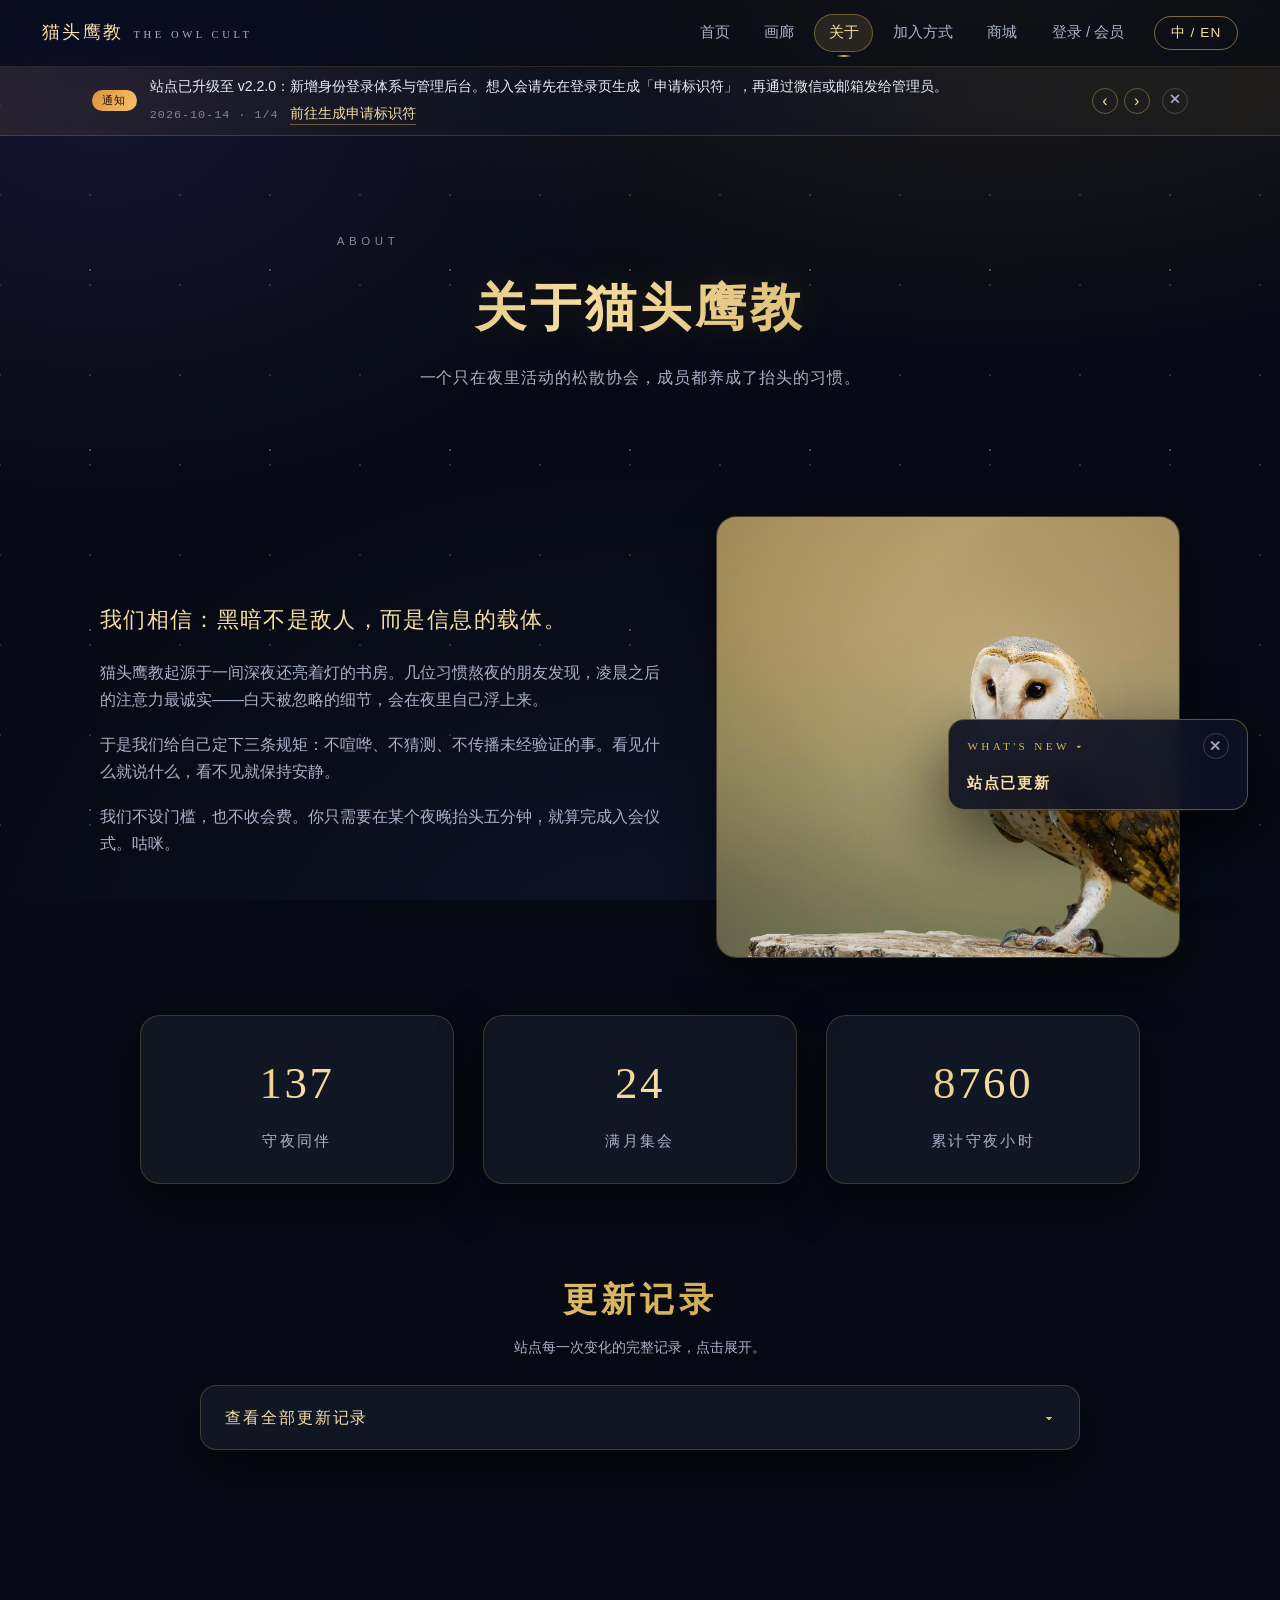
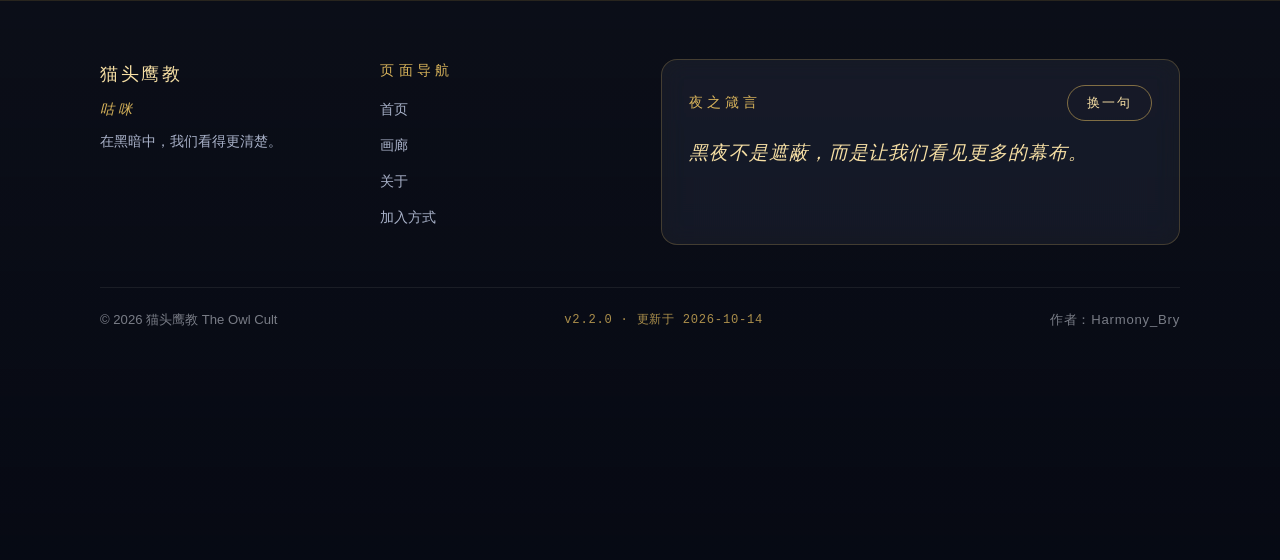
==== commit b77ca66b: "Add files via upload" ====
--- a/about.html
+++ b/about.html
@@ -25,6 +25,8 @@
     <a href="gallery.html" data-nav="gallery" data-zh="画廊" data-en="Gallery">画廊</a>
     <a href="about.html" data-nav="about" data-zh="关于" data-en="About">关于</a>
     <a href="join.html" data-nav="join" data-zh="加入方式" data-en="Join">加入方式</a>
+    <a href="shop.html" data-nav="shop" data-zh="商城" data-en="Shop">商城</a>
+    <a href="login.html" data-account-link data-nav="member" data-zh="登录 / 会员" data-en="Sign in">登录</a>
     <button class="lang-switch" type="button" onclick="toggleLanguage()" data-lang-label>中 / EN</button>
   </nav>
 </header>
@@ -118,5 +120,8 @@
 
 <script src="data.js"></script>
 <script src="script.js"></script>
+<script src="assets/config.js"></script>
+<script src="assets/owl-sdk.js"></script>
+<script src="assets/owl-site.js"></script>
 </body>
 </html>
--- a/style.css
+++ b/style.css
@@ -1137,9 +1137,10 @@
   right:clamp(1rem,3vw,2rem);
   bottom:clamp(4.8rem,9vw,5.6rem);
   z-index:150;
-  width:min(390px,calc(100vw - 2rem));
-  max-height:min(72vh,640px);
+  width:min(340px,calc(100vw - 2rem));
+  max-height:min(46vh,380px);
   overflow:auto;
+  overscroll-behavior:contain;
   padding:1.4rem 1.5rem 1.5rem;
   background:rgba(13,18,36,.93);
   border:1px solid rgba(217,180,91,.4);
@@ -1153,6 +1154,18 @@
   transition:opacity .42s var(--ease),transform .42s var(--ease),visibility .42s var(--ease);
 }
 .update-card.show{opacity:1;visibility:visible;transform:translateY(0) scale(1);}
+/* 紧凑态：默认只显示标签行与标题，点击标题栏展开，避免浮层压住正文与「复制」按钮 */
+.update-card.compact{
+  width:min(300px,calc(100vw - 1.4rem));
+  max-height:none;
+  padding:.85rem 1.15rem;
+}
+.update-card.compact .update-head{cursor:pointer;}
+.update-card.compact .update-tag::after{content:' \25BE';}
+.update-card.compact .update-title{margin:.15rem 0 0;font-size:.96rem;}
+.update-card.compact .update-sub,
+.update-card.compact .cl-version,
+.update-card.compact .update-actions{display:none;}
 .update-head{display:flex;align-items:center;justify-content:space-between;gap:.6rem;margin-bottom:.65rem;}
 .update-tag{
   font-family:var(--font-display);
@@ -1199,8 +1212,8 @@
   border-bottom:1px solid rgba(217,180,91,.4);
 }
 .update-all:hover{color:#fff3d1;}
-@media (max-width:520px){
-  .update-card{right:.7rem;left:.7rem;width:auto;bottom:1rem;max-height:76vh;}
+@media (max-width:760px){
+  .update-card{right:.7rem;left:auto;width:min(320px,calc(100vw - 1.4rem));bottom:4.6rem;max-height:min(44vh,340px);}
 }
 
 /* ==========================================================================
@@ -1325,3 +1338,460 @@
 @media (prefers-reduced-motion:reduce){
   .update-card,.toast{transition:none;}
 }
+
+/* ---------- 22. 页脚底部安全区 ----------
+   右下角「版本更新」卡片为 fixed 浮层，滚动到页面底部时会压住页脚箴言与版本号。
+   在此为页脚预留一段底部留白（≈ 卡片底距 + 卡片高度 + 余量），保证滚到底部时页脚内容完整可见。 */
+.footer{padding-bottom:calc(1.8rem + 200px);}
+@media (max-width:760px){
+  .footer{padding-bottom:calc(1.8rem + 186px);}
+}
+
+/* ==========================================================================
+   猫头鹰教 The Owl Cult — 扩展样式（登录 / 商城 / 会员中心 / 管理后台）
+   追加于文件末尾，不改动上方任何既有规则；全部沿用 :root 中的设计变量，
+   保证新页面与既有四页在深色金色主题下视觉统一。
+   ========================================================================== */
+
+/* ---------- 通用容器（新页面使用，旧页面不受影响） ---------- */
+.container{width:100%;max-width:1120px;margin:0 auto;padding:0 clamp(1.1rem,5vw,3rem);}
+
+/* ---------- 通用状态块 ---------- */
+.state-card{max-width:680px;margin:0 auto;text-align:center;padding:2.4rem 1.6rem;}
+.state-card h3{font-family:var(--font-display);color:var(--gold-bright);margin:0 0 .7rem;}
+.state-card p{color:var(--text-soft);line-height:1.8;margin:0 0 .4rem;}
+.state-card .auth-actions{justify-content:center;}
+.state-note{color:var(--text-soft);line-height:1.75;margin:.6rem 0;}
+.is-danger{color:var(--danger) !important;}
+
+/* ---------- 标签 chip ---------- */
+.chip{display:inline-block;padding:.16rem .62rem;border-radius:999px;border:1px solid var(--border);background:var(--surface);color:var(--text-soft);font-size:.74rem;letter-spacing:.04em;white-space:nowrap;line-height:1.6;}
+.chip-gold{border-color:rgba(217,180,91,.5);color:var(--gold-bright);background:rgba(217,180,91,.12);}
+.chip-danger{border-color:rgba(224,92,92,.5);color:var(--danger);background:rgba(224,92,92,.12);}
+
+/* ---------- 按钮补充（既有 .btn / .btn-primary 之上） ---------- */
+.btn-ghost{background:transparent;border-color:var(--border);color:var(--text-soft);}
+.btn-ghost:hover,.btn-ghost:focus-visible{color:var(--gold-bright);border-color:var(--gold-bright);}
+.btn-mini{padding:.32rem .72rem;font-size:.78rem;border-radius:var(--radius-sm);letter-spacing:.02em;}
+.btn-danger{border-color:rgba(224,92,92,.45);color:var(--danger);background:rgba(224,92,92,.08);}
+.btn-danger:hover,.btn-danger:focus-visible{background:rgba(224,92,92,.2);color:#fff;border-color:var(--danger);}
+.btn:disabled,.btn.is-disabled{opacity:.45;cursor:not-allowed;pointer-events:none;}
+.btn.is-loading{opacity:.65;pointer-events:none;}
+
+/* ---------- 加载指示 ---------- */
+.auth-spinner{width:26px;height:26px;margin:.4rem auto 1rem;border-radius:50%;border:2px solid rgba(217,180,91,.22);border-top-color:var(--gold);animation:owlSpin .9s linear infinite;}
+@keyframes owlSpin{to{transform:rotate(360deg);}}
+@media (prefers-reduced-motion: reduce){
+  .auth-spinner{animation:none;}
+}
+
+/* ==========================================================================
+   一、登录 / 账号卡片（login.html、member.html 共用）
+   ========================================================================== */
+.auth-wrap{max-width:720px;margin:0 auto;}
+.auth-card{padding:2.2rem clamp(1.2rem,4vw,2.4rem);}
+.auth-body{display:block;}
+.auth-title{font-family:var(--font-display);font-size:clamp(1.25rem,2.6vw,1.6rem);color:var(--gold-bright);margin:0 0 .7rem;line-height:1.4;}
+.auth-desc{color:var(--text-soft);line-height:1.85;margin:0 0 1rem;}
+.auth-note{color:var(--text-soft);opacity:.8;font-size:.85rem;line-height:1.8;margin:1rem 0 0;}
+.auth-hint{margin:.9rem 0 0;color:var(--gold);font-size:.85rem;}
+.auth-hint.is-danger{color:var(--danger);}
+.auth-actions{display:flex;flex-wrap:wrap;gap:.7rem;align-items:center;margin-top:1.2rem;}
+.auth-actions .btn{text-decoration:none;}
+.btn-gitee-dot{display:inline-block;width:.62rem;height:.62rem;border-radius:50%;background:#c71d23;margin-right:.5rem;vertical-align:middle;box-shadow:0 0 0 3px rgba(199,29,35,.18);}
+.auth-profile{display:flex;align-items:center;gap:1rem;margin-bottom:1.2rem;}
+.auth-avatar{width:64px;height:64px;border-radius:50%;object-fit:cover;border:1px solid rgba(217,180,91,.45);background:var(--bg-soft);flex:none;}
+.auth-profile-text{min-width:0;}
+.auth-profile-text .auth-title{margin-bottom:.2rem;}
+.auth-profile-text .auth-desc{margin:0;font-size:.9rem;}
+.auth-meta{display:grid;grid-template-columns:repeat(auto-fit,minmax(180px,1fr));gap:.7rem 1.2rem;margin:0 0 1rem;padding:1rem 0;border-top:1px solid var(--border);border-bottom:1px solid var(--border);}
+.auth-meta>div{display:flex;flex-direction:column;gap:.2rem;}
+.auth-meta dt{color:var(--text-soft);font-size:.76rem;letter-spacing:.06em;text-transform:uppercase;}
+.auth-meta dd{margin:0;color:var(--text);font-size:.94rem;word-break:break-all;}
+.member-card{padding:1.8rem clamp(1.1rem,4vw,2rem);}
+.member-section{margin-top:2.2rem;}
+.member-section>.section-head{margin-bottom:1rem;}
+
+/* 导航栏账号入口 */
+.nav-menu a.is-signed-in{color:var(--gold-bright);border:1px solid rgba(217,180,91,.35);background:rgba(217,180,91,.10);border-radius:999px;padding:.3rem .8rem;}
+.nav-menu a.nav-admin-entry{color:var(--gold-bright);}
+.nav-menu a.nav-admin-entry::before{content:"◆";font-size:.6rem;margin-right:.35rem;opacity:.8;}
+
+/* ==========================================================================
+   二、商城（shop.html）
+   ========================================================================== */
+.shop-toolbar{display:flex;flex-wrap:wrap;gap:.6rem 1rem;align-items:center;justify-content:space-between;margin-bottom:1.4rem;color:var(--text-soft);font-size:.88rem;}
+.shop-grid{display:grid;grid-template-columns:repeat(auto-fill,minmax(240px,1fr));gap:1.1rem;}
+.shop-card{display:flex;flex-direction:column;border:1px solid var(--border);border-radius:var(--radius-md);overflow:hidden;background:var(--surface);backdrop-filter:blur(6px);transition:transform .35s var(--ease),border-color .35s var(--ease),box-shadow .35s var(--ease);}
+.shop-card:hover{transform:translateY(-4px);border-color:rgba(217,180,91,.45);box-shadow:var(--shadow-gold);}
+.shop-card.is-soldout{opacity:.72;}
+.shop-thumb{position:relative;aspect-ratio:4 / 3;overflow:hidden;background:var(--bg-soft);}
+.shop-thumb img{width:100%;height:100%;object-fit:cover;display:block;transition:transform .5s var(--ease);}
+.shop-card:hover .shop-thumb img{transform:scale(1.05);}
+.shop-tag{position:absolute;top:.6rem;left:.6rem;padding:.14rem .55rem;border-radius:999px;font-size:.72rem;background:rgba(7,10,20,.72);border:1px solid rgba(217,180,91,.45);color:var(--gold-bright);}
+.shop-tag.is-soldout{left:auto;right:.6rem;border-color:rgba(224,92,92,.5);color:var(--danger);}
+.shop-body{display:flex;flex-direction:column;gap:.5rem;padding:1rem 1rem 1.2rem;flex:1;}
+.shop-name{font-size:1.02rem;color:var(--text);margin:0;line-height:1.5;}
+.shop-desc{color:var(--text-soft);font-size:.87rem;line-height:1.75;margin:0;flex:1;}
+.shop-foot{display:flex;align-items:baseline;justify-content:space-between;gap:.6rem;}
+.shop-price{font-family:var(--font-display);color:var(--gold-bright);font-size:1.1rem;}
+.shop-stock{color:var(--text-soft);font-size:.8rem;}
+.shop-btn{width:100%;justify-content:center;text-align:center;}
+.shop-empty{max-width:640px;margin:0 auto;text-align:center;padding:2.6rem 1.6rem;}
+.shop-empty-owl{font-size:2.4rem;line-height:1;color:var(--gold);margin-bottom:.6rem;}
+.shop-empty h3{font-family:var(--font-display);color:var(--gold-bright);margin:0 0 .7rem;}
+.shop-empty p{color:var(--text-soft);line-height:1.8;margin:0 0 .5rem;}
+.shop-empty-tip{font-size:.84rem;opacity:.8;}
+.shop-loading{text-align:center;color:var(--text-soft);padding:2.4rem 0;}
+
+/* 预约弹层 */
+.modal{position:fixed;inset:0;z-index:60;display:none;align-items:center;justify-content:center;padding:1.2rem;background:rgba(4,6,12,.72);backdrop-filter:blur(4px);}
+.modal.show{display:flex;}
+.modal-panel{width:100%;max-width:480px;max-height:88vh;overflow:auto;background:linear-gradient(180deg,rgba(18,23,40,.98),rgba(10,13,26,.99));border:1px solid rgba(217,180,91,.28);border-radius:var(--radius-lg);box-shadow:var(--shadow-soft);}
+.modal-head{display:flex;align-items:flex-start;justify-content:space-between;gap:1rem;padding:1.2rem 1.3rem .8rem;border-bottom:1px solid var(--border);}
+.modal-head h3{font-family:var(--font-display);color:var(--gold-bright);font-size:1.1rem;margin:0;}
+.modal-sub{color:var(--text-soft);font-size:.84rem;margin:.3rem 0 0;}
+.modal-close{background:none;border:none;color:var(--text-soft);font-size:1.3rem;line-height:1;cursor:pointer;padding:.1rem .3rem;}
+.modal-close:hover{color:var(--gold-bright);}
+.modal-body{padding:1.1rem 1.3rem;}
+.modal-foot{display:flex;justify-content:flex-end;gap:.6rem;padding:.9rem 1.3rem 1.3rem;}
+
+/* ==========================================================================
+   三、表单（登录提示 / 后台表单共用）
+   ========================================================================== */
+.form-grid{display:grid;grid-template-columns:repeat(auto-fit,minmax(220px,1fr));gap:.9rem 1.1rem;}
+.form-field{display:flex;flex-direction:column;gap:.35rem;}
+.form-field.is-full{grid-column:1 / -1;}
+.field-label{color:var(--text-soft);font-size:.8rem;letter-spacing:.04em;}
+.field-label .req{color:var(--gold);}
+.field-input,.field-textarea,.field-select,.mini-select{width:100%;padding:.6rem .75rem;border-radius:var(--radius-sm);border:1px solid var(--border);background:rgba(255,255,255,.04);color:var(--text);font-family:var(--font-body);font-size:.9rem;}
+.field-textarea{min-height:104px;resize:vertical;line-height:1.75;}
+.field-input:focus,.field-textarea:focus,.field-select:focus,.mini-select:focus{outline:none;border-color:rgba(217,180,91,.6);background:rgba(255,255,255,.07);}
+.field-select,.mini-select{appearance:none;background-image:linear-gradient(45deg,transparent 50%,var(--text-soft) 50%),linear-gradient(135deg,var(--text-soft) 50%,transparent 50%);background-position:calc(100% - 16px) 50%,calc(100% - 11px) 50%;background-size:5px 5px,5px 5px;background-repeat:no-repeat;padding-right:2rem;}
+.mini-select{width:auto;min-width:104px;padding:.28rem 1.8rem .28rem .55rem;font-size:.8rem;}
+.field-check{display:flex;align-items:center;gap:.45rem;color:var(--text-soft);font-size:.86rem;}
+.field-check input{width:1rem;height:1rem;accent-color:var(--gold);}
+.field-hint{color:var(--text-soft);opacity:.72;font-size:.76rem;line-height:1.6;}
+.form-actions{display:flex;flex-wrap:wrap;gap:.6rem;margin-top:1.1rem;}
+.form-error{margin:.6rem 0 0;color:var(--danger);font-size:.84rem;min-height:1.1rem;}
+.form-error:empty{display:none;}
+
+/* ==========================================================================
+   四、数据表格（后台 + 会员中心）
+   ========================================================================== */
+.table-wrap{width:100%;overflow-x:auto;border:1px solid var(--border);border-radius:var(--radius-md);background:rgba(255,255,255,.03);}
+.data-table{width:100%;border-collapse:collapse;min-width:680px;font-size:.88rem;}
+.data-table thead th{padding:.7rem .85rem;text-align:left;color:var(--text-soft);font-weight:500;font-size:.78rem;letter-spacing:.06em;text-transform:uppercase;border-bottom:1px solid var(--border);white-space:nowrap;background:rgba(255,255,255,.03);}
+.data-table tbody td{padding:.68rem .85rem;border-bottom:1px solid rgba(255,255,255,.06);color:var(--text);vertical-align:middle;}
+.data-table tbody tr:last-child td{border-bottom:none;}
+.data-table tbody tr:hover{background:rgba(217,180,91,.05);}
+.cell-soft{color:var(--text-soft);}
+.cell-user{display:flex;align-items:center;gap:.6rem;min-width:0;}
+.cell-user>span{overflow:hidden;text-overflow:ellipsis;white-space:nowrap;}
+.cell-avatar{width:32px;height:32px;border-radius:50%;object-fit:cover;flex:none;border:1px solid var(--border);background:var(--bg-soft);}
+.cell-avatar.is-cover{border-radius:var(--radius-sm);}
+.cell-actions{display:flex;flex-wrap:wrap;gap:.4rem;}
+
+/* ==========================================================================
+   五、管理后台（admin.html）
+   ========================================================================== */
+.admin-head{display:flex;flex-wrap:wrap;gap:.8rem 1.2rem;align-items:center;justify-content:space-between;margin-bottom:1.2rem;}
+.admin-who{color:var(--text-soft);font-size:.86rem;}
+.admin-tabs{display:flex;flex-wrap:wrap;gap:.45rem;padding:.4rem;border:1px solid var(--border);border-radius:999px;background:rgba(255,255,255,.03);margin-bottom:1.4rem;}
+.admin-tab{flex:1 1 auto;min-width:96px;padding:.5rem 1rem;border:none;border-radius:999px;background:transparent;color:var(--text-soft);font-family:var(--font-body);font-size:.9rem;cursor:pointer;transition:color .25s var(--ease),background .25s var(--ease);}
+.admin-tab:hover{color:var(--gold-bright);}
+.admin-tab.is-active{background:rgba(217,180,91,.16);color:var(--gold-bright);box-shadow:inset 0 0 0 1px rgba(217,180,91,.35);}
+.admin-panel[hidden]{display:none;}
+.admin-toolbar{display:flex;flex-wrap:wrap;gap:.6rem;align-items:center;justify-content:space-between;margin-bottom:1rem;}
+.admin-toolbar-text{color:var(--text-soft);font-size:.84rem;}
+.admin-form{margin-bottom:1.3rem;padding:1.2rem clamp(1rem,3vw,1.5rem);}
+.admin-form[hidden]{display:none;}
+.admin-form-head{display:flex;align-items:center;justify-content:space-between;gap:1rem;margin-bottom:1rem;}
+.admin-form-head h3{font-family:var(--font-display);color:var(--gold-bright);font-size:1.05rem;margin:0;}
+
+/* ==========================================================================
+   六、会员中心公告列表
+   ========================================================================== */
+.notice-list{list-style:none;margin:0;padding:0;display:grid;gap:.9rem;}
+.notice-item{padding:1.1rem 1.2rem;border:1px solid var(--border);border-radius:var(--radius-md);background:rgba(255,255,255,.03);}
+.notice-head{display:flex;align-items:center;justify-content:space-between;gap:.8rem;margin-bottom:.5rem;}
+.notice-date{color:var(--text-soft);font-size:.8rem;}
+.notice-title{font-size:1rem;color:var(--text);margin:0 0 .4rem;line-height:1.6;}
+.notice-body{color:var(--text-soft);font-size:.9rem;line-height:1.85;margin:0;white-space:pre-wrap;}
+.notice-link{display:inline-block;margin-top:.6rem;color:var(--gold);font-size:.86rem;text-decoration:none;border-bottom:1px dashed rgba(217,180,91,.5);}
+.notice-link:hover{color:var(--gold-bright);}
+
+/* ==========================================================================
+   七、小屏适配
+   ========================================================================== */
+@media (max-width:720px){
+  .auth-actions{flex-direction:column;align-items:stretch;}
+  .auth-actions .btn,.auth-actions a.btn{text-align:center;}
+  .auth-profile{flex-direction:row;align-items:center;}
+  .admin-tabs{border-radius:var(--radius-md);}
+  .admin-tab{min-width:calc(50% - .45rem);}
+  .data-table{min-width:560px;}
+  .shop-grid{grid-template-columns:repeat(auto-fill,minmax(200px,1fr));}
+}
+@media (max-width:420px){
+  .shop-grid{grid-template-columns:1fr;}
+  .admin-tab{min-width:100%;}
+}
+
+/* ==========================================================================
+   身份登录 · 二维码（login.html / assets/page-qr-login.js）
+   ========================================================================== */
+
+.qr-app{max-width:880px;margin:0 auto;}
+.qr-card{padding:clamp(1.4rem,3vw,2.4rem);}
+.qr-head{margin-bottom:1.4rem;}
+.qr-title{font-family:var(--font-display);font-size:clamp(1.4rem,3vw,1.9rem);margin:0 0 .4rem;color:var(--gold-bright);letter-spacing:.02em;}
+.qr-sub{color:var(--text-soft);margin:0;font-size:.95rem;line-height:1.7;}
+.qr-lead{color:var(--text-soft);line-height:1.8;margin:.2rem 0 1.2rem;}
+
+/* ---------- 方式切换 ---------- */
+.qr-tabs{display:flex;gap:.5rem;flex-wrap:wrap;margin-bottom:1.6rem;
+  border-bottom:1px solid var(--border);padding-bottom:1rem;}
+.qr-tab{appearance:none;cursor:pointer;font:inherit;font-size:.9rem;
+  padding:.5rem 1.05rem;border-radius:999px;
+  border:1px solid var(--border);background:var(--surface);color:var(--text-soft);
+  transition:color .25s var(--ease),border-color .25s var(--ease),background .25s var(--ease);}
+.qr-tab:hover{color:var(--gold-bright);border-color:rgba(217,180,91,.45);}
+.qr-tab.is-active{background:rgba(217,180,91,.14);border-color:rgba(217,180,91,.55);
+  color:var(--gold-bright);}
+
+/* ---------- 表单 ---------- */
+.qr-label{display:block;margin:1.1rem 0 .45rem;font-size:.86rem;
+  letter-spacing:.06em;color:var(--gold);text-transform:uppercase;}
+.qr-input{width:100%;box-sizing:border-box;font:inherit;font-size:.98rem;
+  padding:.72rem .9rem;border-radius:var(--radius-sm);
+  border:1px solid var(--border);background:rgba(255,255,255,.04);color:var(--text);
+  transition:border-color .25s var(--ease),background .25s var(--ease);}
+.qr-input:focus{outline:none;border-color:rgba(217,180,91,.6);background:rgba(255,255,255,.07);}
+.qr-input::placeholder{color:rgba(169,178,201,.5);}
+.qr-textarea{resize:vertical;min-height:4.4rem;line-height:1.65;}
+.qr-mono{font-family:ui-monospace,SFMono-Regular,Menlo,Consolas,monospace;
+  font-size:.86rem;letter-spacing:.02em;}
+.qr-help{color:var(--text-soft);font-size:.82rem;margin:.42rem 0 0;line-height:1.6;}
+.qr-note{color:var(--text-soft);font-size:.85rem;line-height:1.75;margin:1.1rem 0 0;}
+.qr-notice{margin:1.1rem 0 0;padding:.75rem 1rem;border-radius:var(--radius-sm);
+  font-size:.9rem;line-height:1.7;}
+.qr-notice.is-ok{border:1px solid rgba(217,180,91,.45);background:rgba(217,180,91,.1);color:var(--gold-bright);}
+.qr-notice.is-error{border:1px solid rgba(224,92,92,.45);background:rgba(224,92,92,.1);color:var(--danger);}
+
+/* ---------- 操作按钮区 ---------- */
+.qr-actions{display:flex;gap:.7rem;flex-wrap:wrap;margin-top:1.3rem;}
+.qr-or{display:flex;align-items:center;gap:1rem;margin:1.5rem 0 0;color:var(--text-soft);font-size:.84rem;}
+.qr-or::before,.qr-or::after{content:"";flex:1;height:1px;background:var(--border);}
+.qr-hidden{display:none !important;}
+
+/* ---------- 摄像头取景 ---------- */
+.qr-scanbox{position:relative;width:100%;max-width:520px;margin:0 auto;
+  aspect-ratio:4/3;border-radius:var(--radius-md);overflow:hidden;
+  border:1px solid var(--border);background:rgba(0,0,0,.45);}
+.qr-video{width:100%;height:100%;object-fit:cover;display:block;}
+.qr-scanhint{position:absolute;inset:0;display:flex;align-items:center;justify-content:center;
+  color:var(--text-soft);font-size:.9rem;text-align:center;padding:1rem;}
+
+/* ---------- 生成结果 ---------- */
+.qr-result{margin-top:1.4rem;}
+.qr-result-inner{display:grid;gap:1.6rem;grid-template-columns:auto 1fr;align-items:start;
+  border:1px solid var(--border);border-radius:var(--radius-md);
+  background:rgba(255,255,255,.03);padding:1.4rem;}
+.qr-canvas-wrap{background:#fff;border-radius:var(--radius-sm);padding:.6rem;
+  box-shadow:var(--shadow-soft);line-height:0;}
+.qr-canvas{display:block;width:220px;height:220px;image-rendering:pixelated;}
+.qr-result-side{min-width:0;}
+.qr-result-title{font-family:var(--font-display);font-size:1.25rem;
+  color:var(--gold-bright);margin:.1rem 0 .9rem;letter-spacing:.02em;}
+
+/* ---------- 用户信息卡 ---------- */
+.qr-usercard{border:1px solid var(--border);border-radius:var(--radius-md);
+  background:rgba(255,255,255,.03);padding:1.2rem 1.35rem;margin-top:.4rem;}
+.qr-usercard-head{display:flex;align-items:center;gap:.7rem;flex-wrap:wrap;margin-bottom:.9rem;}
+.qr-name{font-family:var(--font-display);font-size:1.3rem;margin:0;
+  color:var(--gold-bright);letter-spacing:.02em;}
+.qr-meta{margin:0;display:grid;gap:.55rem;}
+.qr-meta>div{display:flex;gap:.9rem;justify-content:space-between;
+  border-bottom:1px dashed var(--border);padding-bottom:.5rem;}
+.qr-meta>div:last-child{border-bottom:none;padding-bottom:0;}
+.qr-meta dt{color:var(--text-soft);font-size:.84rem;letter-spacing:.04em;flex:0 0 auto;}
+.qr-meta dd{margin:0;color:var(--text);font-size:.92rem;text-align:right;
+  word-break:break-all;min-width:0;}
+
+/* ---------- 格式说明卡 ---------- */
+.qr-help-card{margin-top:2rem;padding:clamp(1.2rem,2.6vw,1.9rem);}
+.qr-help-title{font-family:var(--font-display);font-size:1.15rem;margin:0 0 1rem;
+  color:var(--gold-bright);letter-spacing:.02em;}
+.qr-format{background:rgba(0,0,0,.32);border:1px solid var(--border);
+  border-radius:var(--radius-sm);padding:.7rem .9rem;margin:.5rem 0;
+  color:var(--gold-bright);overflow-x:auto;white-space:nowrap;}
+.qr-help-list{margin:1.1rem 0 0;padding:0;list-style:none;display:grid;gap:.5rem;}
+.qr-help-list li{position:relative;padding-left:1.15rem;color:var(--text-soft);
+  font-size:.88rem;line-height:1.7;}
+.qr-help-list li::before{content:"";position:absolute;left:0;top:.68em;
+  width:5px;height:5px;border-radius:50%;background:var(--gold);}
+
+/* ---------- 窄屏适配 ---------- */
+@media (max-width:640px){
+  .qr-result-inner{grid-template-columns:1fr;}
+  .qr-canvas-wrap{align-self:center;}
+  .qr-canvas{width:min(220px,68vw);height:min(220px,68vw);}
+  .qr-tabs{gap:.4rem;}
+  .qr-tab{flex:1 1 auto;text-align:center;padding:.5rem .7rem;font-size:.84rem;}
+  .qr-actions .btn{flex:1 1 auto;text-align:center;}
+  .qr-meta>div{flex-direction:column;gap:.15rem;}
+  .qr-meta dd{text-align:left;}
+}
+
+/* ==========================================================================
+   会员中心（member.html）
+   ========================================================================== */
+
+.member-section{max-width:960px;margin:0 auto;}
+.member-app{display:grid;gap:1.6rem;}
+.member-block{border:1px solid var(--border);border-radius:var(--radius-md);
+  background:rgba(255,255,255,.03);padding:clamp(1.1rem,2.4vw,1.7rem);}
+.member-block-title{font-family:var(--font-display);font-size:1.15rem;
+  margin:0 0 1rem;color:var(--gold-bright);letter-spacing:.02em;}
+.member-profile .member-card{padding:clamp(1.2rem,2.6vw,1.9rem);}
+.state-card{padding:clamp(1.3rem,3vw,2.2rem);text-align:center;}
+.state-card h3,.state-card h2{font-family:var(--font-display);
+  color:var(--gold-bright);margin:0 0 .8rem;font-size:1.2rem;}
+.state-card .auth-spinner{margin:0 auto 1rem;}
+.state-card .auth-actions{justify-content:center;}
+
+/* ==========================================================================
+   入会申请（login.html 下方独立区域）
+   ========================================================================== */
+
+.owl-apply-app{max-width:880px;margin:2.4rem auto 0;}
+.owl-apply-card{border-color:rgba(217,180,91,.28);}
+.owl-apply-note{margin:0 0 1.3rem;padding:.7rem 1rem;border-radius:var(--radius-sm);
+  border:1px solid rgba(217,180,91,.35);background:rgba(217,180,91,.08);
+  color:var(--gold-bright);font-size:.87rem;line-height:1.7;}
+.owl-apply-badge{display:inline-block;margin:.1rem 0 .9rem;padding:.2rem .68rem;
+  border-radius:999px;font-size:.76rem;letter-spacing:.05em;
+  border:1px solid rgba(224,92,92,.45);background:rgba(224,92,92,.1);color:var(--danger);}
+.owl-apply-how{margin-top:1.8rem;padding-top:1.4rem;border-top:1px dashed var(--border);}
+.owl-apply-how-title{font-family:var(--font-display);font-size:1rem;margin:0 0 .9rem;
+  color:var(--gold-bright);letter-spacing:.02em;}
+.owl-apply-steps{margin:0;padding:0;list-style:none;counter-reset:owlstep;display:grid;gap:.6rem;}
+.owl-apply-steps li{position:relative;padding-left:2.1rem;color:var(--text-soft);
+  font-size:.9rem;line-height:1.75;counter-increment:owlstep;}
+.owl-apply-steps li::before{content:counter(owlstep,decimal-leading-zero);
+  position:absolute;left:0;top:.05em;font-family:var(--font-display);
+  font-size:.8rem;color:var(--gold);letter-spacing:.05em;}
+
+/* 两类标识符说明 */
+.owl-idtype{margin:0 0 1.4rem;padding:1rem 1.15rem;border-radius:var(--radius-md);
+  border:1px solid var(--border);background:rgba(255,255,255,.03);}
+.owl-idtype-head{display:flex;align-items:center;gap:.6rem;flex-wrap:wrap;margin-bottom:.7rem;}
+.owl-idtype-head strong{font-size:.98rem;color:var(--text);font-weight:600;}
+.owl-idtype-tag{display:inline-block;padding:.14rem .55rem;border-radius:6px;
+  font-family:ui-monospace,SFMono-Regular,Menlo,Consolas,monospace;
+  font-size:.78rem;letter-spacing:.06em;}
+.owl-idtype-tag.is-login{border:1px solid rgba(217,180,91,.55);
+  background:rgba(217,180,91,.14);color:var(--gold-bright);}
+.owl-idtype-tag.is-request{border:1px solid rgba(120,160,255,.5);
+  background:rgba(120,160,255,.12);color:#a8c0ff;}
+
+/* ==========================================================================
+   管理后台（admin.html）
+   ========================================================================== */
+
+.admin-shell{max-width:1060px;margin:0 auto;display:grid;gap:1.6rem;}
+.admin-gate{padding:clamp(1.4rem,3vw,2.2rem);}
+.admin-panel{border:1px solid var(--border);border-radius:var(--radius-md);
+  background:rgba(255,255,255,.03);padding:clamp(1.1rem,2.4vw,1.7rem);}
+.admin-panel-title{font-family:var(--font-display);font-size:1.12rem;margin:0 0 1rem;
+  color:var(--gold-bright);letter-spacing:.02em;}
+.admin-who{display:flex;align-items:center;gap:.7rem;flex-wrap:wrap;
+  padding:.85rem 1.1rem;border-radius:var(--radius-md);
+  border:1px solid rgba(217,180,91,.3);background:rgba(217,180,91,.07);}
+.admin-who-name{font-family:var(--font-display);font-size:1.15rem;
+  color:var(--gold-bright);letter-spacing:.02em;}
+.admin-grid{display:grid;gap:1.4rem;grid-template-columns:repeat(auto-fit,minmax(290px,1fr));}
+.admin-form-row{margin-bottom:.2rem;}
+.admin-hint{color:var(--text-soft);font-size:.84rem;line-height:1.7;margin:.5rem 0 0;}
+
+/* 已签发标识符列表 */
+.admin-idlist{display:grid;gap:.7rem;margin-top:1rem;}
+.admin-idrow{display:flex;align-items:flex-start;gap:.7rem;flex-wrap:wrap;
+  padding:.75rem .9rem;border-radius:var(--radius-sm);
+  border:1px solid var(--border);background:rgba(255,255,255,.03);}
+.admin-idrow-code{font-family:ui-monospace,SFMono-Regular,Menlo,Consolas,monospace;
+  font-size:.78rem;color:var(--gold-bright);word-break:break-all;flex:1 1 240px;min-width:0;}
+.admin-empty{color:var(--text-soft);font-size:.88rem;margin:.4rem 0 0;}
+
+/* 未来功能占位 */
+.admin-soon{display:grid;gap:.7rem;}
+.admin-soon-item{display:flex;align-items:center;gap:.7rem;
+  padding:.7rem .9rem;border-radius:var(--radius-sm);
+  border:1px dashed var(--border);background:rgba(255,255,255,.02);
+  color:var(--text-soft);font-size:.88rem;}
+.admin-soon-item .chip{flex:0 0 auto;}
+
+@media (max-width:640px){
+  .admin-idrow{flex-direction:column;align-items:stretch;}
+}
+
+/* ==========================================================================
+   加入方式页 · 申请标识符说明卡
+   ========================================================================== */
+
+.join-idcard{margin:2.2rem 0 0;padding:clamp(1.2rem,2.6vw,1.9rem);
+  border-color:rgba(120,160,255,.28);}
+.join-idcard-head{display:flex;align-items:center;gap:.7rem;flex-wrap:wrap;margin-bottom:.9rem;}
+.join-idcard-title{font-family:var(--font-display);font-size:clamp(1.05rem,2.2vw,1.3rem);
+  margin:0;color:var(--gold-bright);letter-spacing:.02em;}
+.join-idcard-lead{color:var(--text-soft);font-size:.92rem;line-height:1.85;margin:.6rem 0;}
+.join-idcard .qr-format{margin:1rem 0;}
+.join-idcard .owl-apply-note{margin:1.1rem 0 0;}
+.join-idcard .qr-actions{margin-top:1.3rem;}
+
+/* 步骤序号在窄屏上不要挤压正文 */
+@media (max-width:520px){
+  .join-steps li{font-size:.9rem;}
+}
+
+/* 管理后台：账号仅存本机的提示 */
+.admin-localnote{margin:0 0 1.2rem;padding:.85rem 1.1rem;border-radius:var(--radius-sm);
+  border:1px solid rgba(224,92,92,.4);background:rgba(224,92,92,.08);}
+.admin-localnote strong{display:block;color:var(--danger);font-size:.92rem;
+  margin-bottom:.4rem;letter-spacing:.02em;}
+.admin-localnote p{margin:0;color:var(--text-soft);font-size:.85rem;line-height:1.75;}
+
+/* 扫码取景区：默认待机（摄像头未开启），点击后才进入实时 */
+.qr-scanbox.is-idle{display:flex;align-items:center;justify-content:center;
+  background:
+    repeating-linear-gradient(45deg, rgba(255,255,255,.02) 0 12px, transparent 12px 24px),
+    rgba(0,0,0,.35);
+  border-style:dashed;}
+.qr-scanbox.is-idle .qr-video{display:none;}
+.qr-scanbox.is-live{border-style:solid;}
+.qr-scanbox.is-live .qr-scanhint{display:none;}
+
+.qr-scanhint{flex-direction:column;gap:.5rem;}
+.qr-scanhint-icon{font-size:2rem;color:var(--gold);opacity:.75;line-height:1;}
+.qr-scanhint small{display:block;max-width:22rem;font-size:.78rem;
+  color:var(--text-soft);opacity:.85;line-height:1.6;margin-top:.15rem;}
+
+.qr-tab[disabled],.btn[disabled]{opacity:.5;cursor:not-allowed;}
+
+/* 标识符信息图（替代裸二维码） */
+.owl-idcard-wrap{display:flex;justify-content:center;align-items:flex-start;
+  width:100%;max-width:420px;margin:0 auto;}
+.owl-idcard-canvas{display:block;border-radius:14px;
+  box-shadow:0 18px 50px rgba(0,0,0,.5);}
+@media (max-width:640px){
+  .owl-idcard-wrap{max-width:100%;}
+}
+
+/* 标识符「格式示例」：明确标记为无效样本，避免被误当成可用凭据 */
+.owl-sample-label{display:flex;align-items:center;gap:.45rem;
+  margin:.9rem 0 .3rem;font-size:.78rem;letter-spacing:.03em;color:var(--text-soft);}
+.owl-sample-label::before{content:"";width:6px;height:6px;border-radius:50%;
+  background:var(--text-soft);opacity:.6;flex:0 0 auto;}
+.qr-format.is-sample{opacity:.72;border-style:dashed;
+  background:rgba(255,255,255,.02);color:var(--text-soft);}
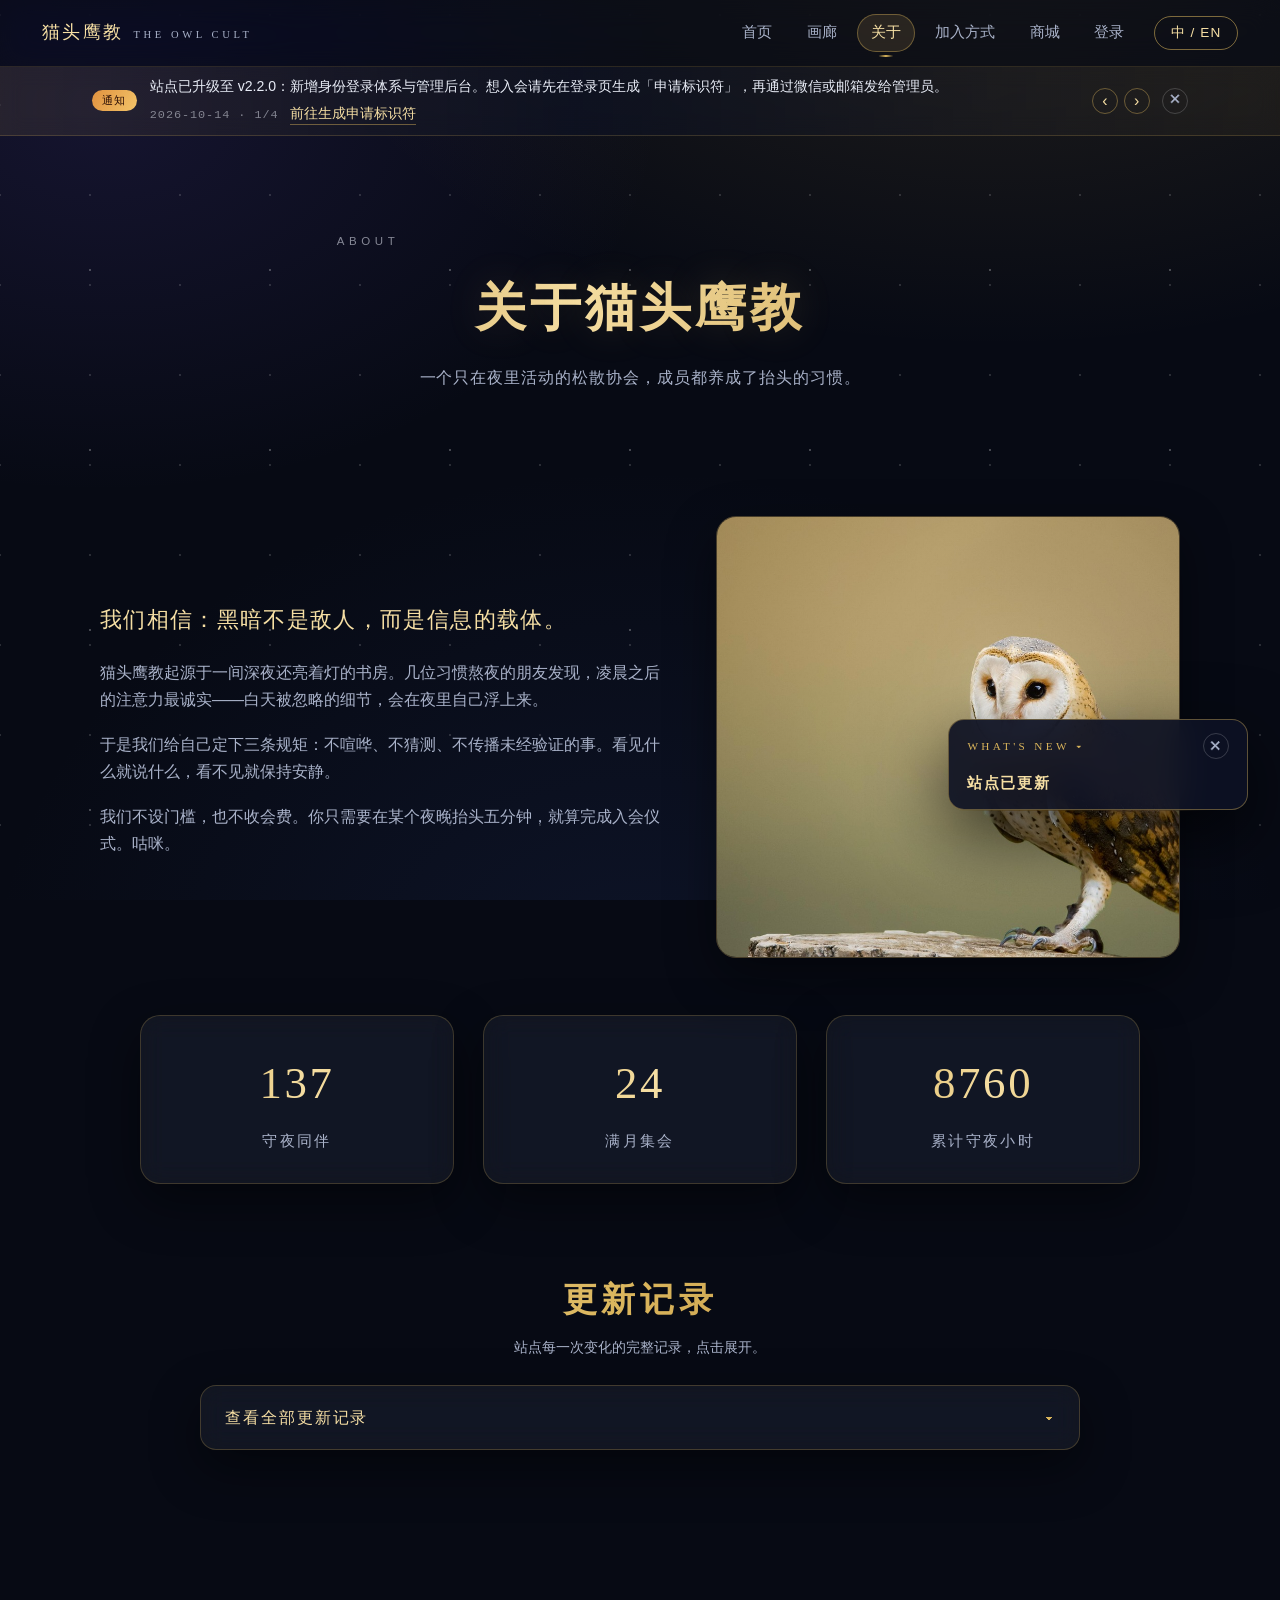
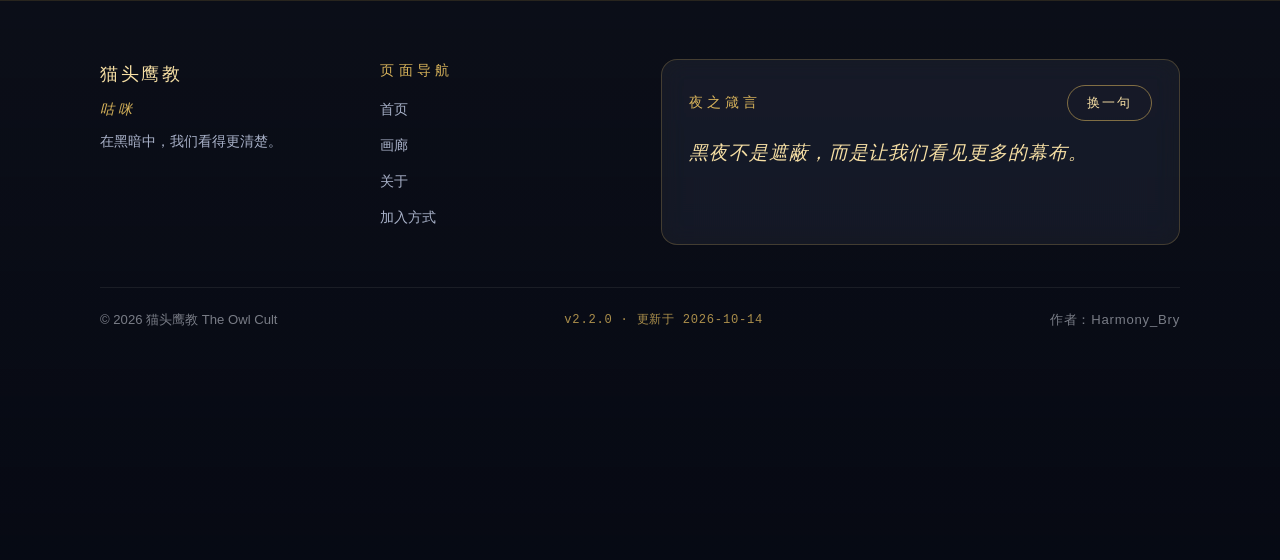
==== commit 80fe8fd9: "Add files via upload" ====
--- a/about.html
+++ b/about.html
@@ -47,7 +47,7 @@
     </div>
 
     <div class="about-media reveal" data-delay="140" data-lightbox data-caption-zh="协会的守夜同伴" data-caption-en="A night watcher of the society">
-      <img src="images/owl4.jpg" alt="协会的守夜同伴" data-alt-zh="协会的守夜同伴" data-alt-en="A night watcher of the society" loading="lazy" decoding="async" width="1000" height="800">
+      <img src="owl4.jpg" alt="协会的守夜同伴" data-alt-zh="协会的守夜同伴" data-alt-en="A night watcher of the society" loading="lazy" decoding="async" width="1000" height="800">
     </div>
   </div>
 
@@ -120,8 +120,8 @@
 
 <script src="data.js"></script>
 <script src="script.js"></script>
-<script src="assets/config.js"></script>
-<script src="assets/owl-sdk.js"></script>
-<script src="assets/owl-site.js"></script>
+<script src="config.js"></script>
+<script src="owl-sdk.js"></script>
+<script src="owl-site.js"></script>
 </body>
 </html>
--- a/style.css
+++ b/style.css
@@ -1539,7 +1539,7 @@
 }
 
 /* ==========================================================================
-   身份登录 · 二维码（login.html / assets/page-qr-login.js）
+   身份登录 · 二维码（login.html / page-qr-login.js）
    ========================================================================== */
 
 .qr-app{max-width:880px;margin:0 auto;}
